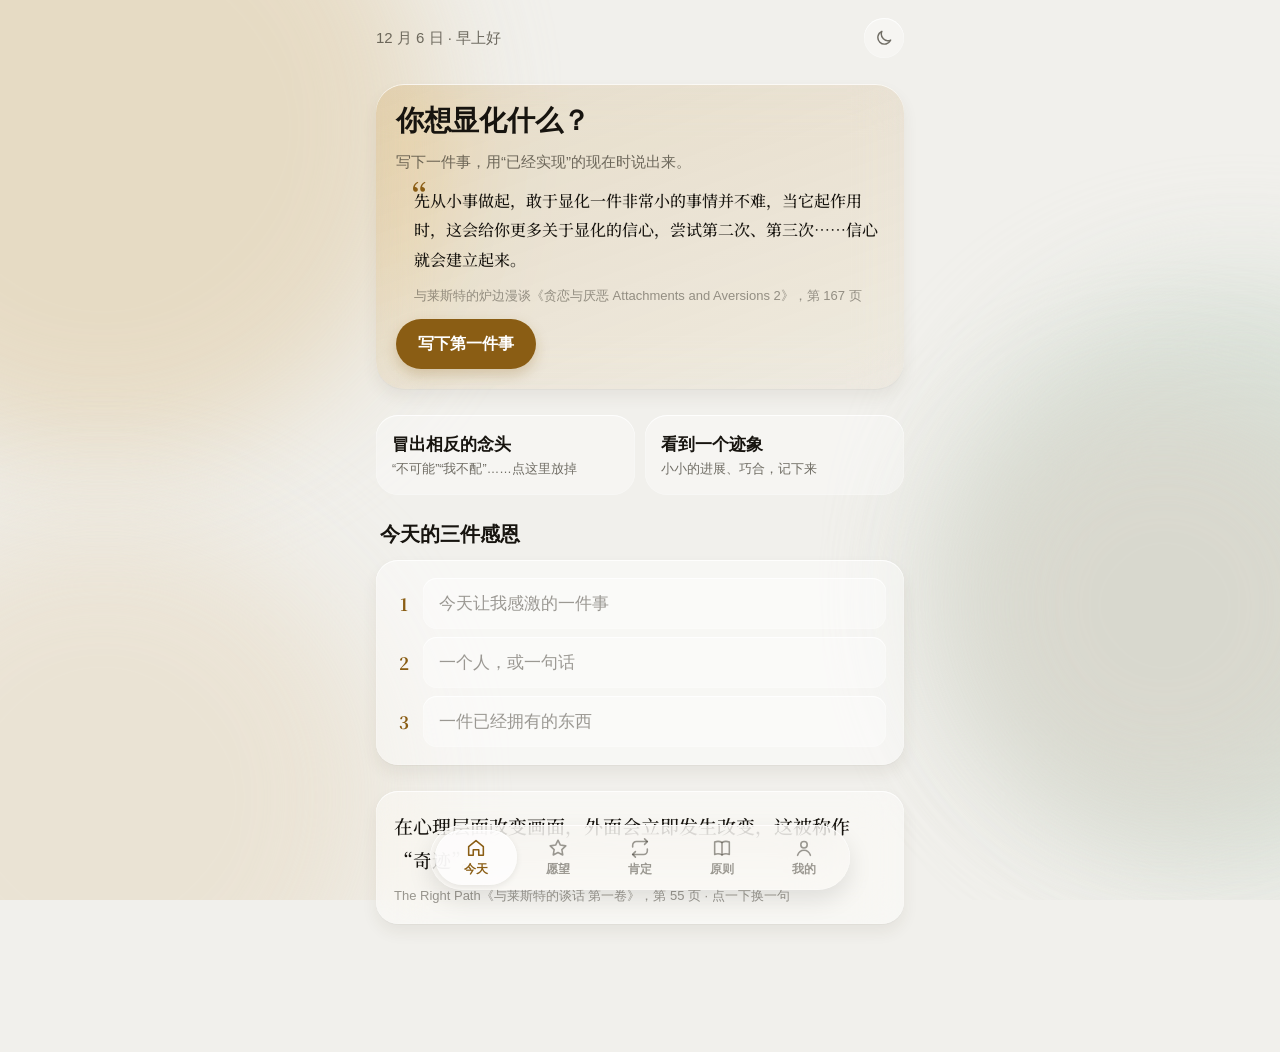
==== manifest-tool/index.html @ c17837d4 "Add standalone manifest tool (manifest-tool/), work in progress Co-Authored-By: Claude Opus 5.5 <nor" ====
<!doctype html>
<html lang="zh-CN">
<head>
<meta charset="utf-8">
<meta name="viewport" content="width=device-width,initial-scale=1,viewport-fit=cover">
<meta name="theme-color" content="#f1f0ec">
<meta name="apple-mobile-web-app-capable" content="yes">
<meta name="apple-mobile-web-app-title" content="显化随身">
<link rel="manifest" href="manifest.json">
<link rel="icon" href="icon.svg" type="image/svg+xml">
<link rel="apple-touch-icon" href="icon.svg">
<style>[hidden]{display:none!important}</style>
</head>
<body>
<title>显化随身</title>
<meta name="claude:viewport-fit-sides" content="cover">
<link rel="stylesheet" href="https://fonts.googleapis.com/css2?family=Noto+Serif+SC:wght@500;700;900&display=swap">
<style>
/* Layout: one phone column of frosted glass over a calm, slowly drifting warm-stone backdrop.
   The amber orb is the one bold visual: tap it to affirm, it carries every step of the practice. */
:root{
  --w0:#f1f0ec; --w1:#e4d6bb; --w2:#d3ddd3; --w3:#e9e0cf; --w4:#d9d6cc;
  --g:rgba(255,255,255,.44); --g-2:rgba(255,255,255,.34); --g-strong:rgba(250,249,246,.66); --edge:rgba(255,255,255,.78); --edge-2:rgba(255,255,255,.35);
  --gshadow:0 1px 1px rgba(0,0,0,.03),0 8px 16px rgba(70,55,25,.07); --blur:blur(24px) saturate(170%);
  --label:#17140f; --label-2:rgba(60,55,45,.72); --label-3:rgba(60,55,45,.5); --fill:rgba(120,110,95,.13); --fill-2:rgba(120,110,95,.08);
  --tint:#8a5d14; --tint-ink:#ffffff; --tint-fill:rgba(160,110,30,.13); --cell-solid:#ffffff;
  --sans:-apple-system,BlinkMacSystemFont,"SF Pro Text","SF Pro Display","PingFang SC","Hiragino Sans GB","Noto Sans SC","Microsoft YaHei",sans-serif;
  --serif:"Noto Serif SC","Songti SC","STSong",serif;
  --spring:cubic-bezier(.32,1.25,.5,1); --ease:cubic-bezier(.22,1,.36,1); color-scheme:light;
}
@media (prefers-color-scheme: dark){:root:not([data-theme="light"]){
  --w0:#070605; --w1:#3a2c14; --w2:#16261d; --w3:#2a2114; --w4:#1a1915;
  --g:rgba(255,255,255,.075); --g-2:rgba(255,255,255,.06); --g-strong:rgba(20,18,15,.66); --edge:rgba(255,255,255,.15); --edge-2:rgba(255,255,255,.06);
  --gshadow:0 1px 1px rgba(0,0,0,.3),0 8px 18px rgba(0,0,0,.35);
  --label:#f6f2ea; --label-2:rgba(240,232,220,.66); --label-3:rgba(240,232,220,.42); --fill:rgba(160,150,135,.2); --fill-2:rgba(160,150,135,.12);
  --tint:#e3b766; --tint-ink:#1c1405; --tint-fill:rgba(227,183,102,.15); --cell-solid:#26231e; color-scheme:dark}}
:root[data-theme="dark"]{
  --w0:#070605; --w1:#3a2c14; --w2:#16261d; --w3:#2a2114; --w4:#1a1915;
  --g:rgba(255,255,255,.075); --g-2:rgba(255,255,255,.06); --g-strong:rgba(20,18,15,.66); --edge:rgba(255,255,255,.15); --edge-2:rgba(255,255,255,.06);
  --gshadow:0 1px 1px rgba(0,0,0,.3),0 8px 18px rgba(0,0,0,.35);
  --label:#f6f2ea; --label-2:rgba(240,232,220,.66); --label-3:rgba(240,232,220,.42); --fill:rgba(160,150,135,.2); --fill-2:rgba(160,150,135,.12);
  --tint:#e3b766; --tint-ink:#1c1405; --tint-fill:rgba(227,183,102,.15); --cell-solid:#26231e; color-scheme:dark}
*{box-sizing:border-box}
html{background:var(--w0)}
body{margin:0;background:transparent;color:var(--label);font-family:var(--sans);font-size:17px;line-height:1.6;-webkit-font-smoothing:antialiased;-webkit-tap-highlight-color:transparent;-webkit-user-select:none;user-select:none}
input,textarea{-webkit-user-select:text;user-select:text}
button{font:inherit;color:inherit;background:none;border:0;padding:0;cursor:pointer;touch-action:manipulation}
:focus-visible{outline:2px solid var(--tint);outline-offset:3px;border-radius:12px}
h1,h2,h3,p{margin:0}
h1{font-size:32px;font-weight:800;line-height:1.2;letter-spacing:-.01em;text-wrap:balance}
h2{font-size:20px;font-weight:700;line-height:1.35;text-wrap:balance}
.serif{font-family:var(--serif)}
.meta{font-size:15px;color:var(--label-2)}
.cap{font-size:13px;color:var(--label-3);line-height:1.55}
.amb{position:fixed;inset:0;z-index:-1;overflow:hidden;pointer-events:none;background:var(--w0)}
.amb i{position:absolute;border-radius:50%;filter:blur(60px);opacity:.8;will-change:transform}
@media (prefers-color-scheme: dark){:root:not([data-theme="light"]) .amb i{opacity:.45}}
:root[data-theme="dark"] .amb i{opacity:.45}
.amb i:nth-child(1){width:52vmax;height:52vmax;left:-18vmax;top:-16vmax;background:var(--w1);animation:d1 40s ease-in-out infinite alternate}
.amb i:nth-child(2){width:46vmax;height:46vmax;right:-20vmax;top:22vmax;background:var(--w2);animation:d2 48s ease-in-out infinite alternate}
.amb i:nth-child(3){width:44vmax;height:44vmax;left:-14vmax;bottom:-14vmax;background:var(--w3);animation:d3 54s ease-in-out infinite alternate}
.amb i:nth-child(4){width:34vmax;height:34vmax;right:-8vmax;bottom:6vmax;background:var(--w4);animation:d1 62s ease-in-out infinite alternate-reverse}
@keyframes d1{to{transform:translate(12vmax,10vmax) scale(1.1)}}@keyframes d2{to{transform:translate(-14vmax,12vmax) scale(.92)}}@keyframes d3{to{transform:translate(10vmax,-12vmax) scale(1.08)}}
main{max-width:560px;margin:0 auto;padding-block:18px 128px;padding-left:max(16px,env(safe-area-inset-left,0px));padding-right:max(16px,env(safe-area-inset-right,0px));display:flex;flex-direction:column;gap:26px}
.row{display:flex;gap:10px;flex-wrap:wrap;align-items:center}
.split{display:flex;justify-content:space-between;align-items:center;gap:12px}
.sect{display:flex;flex-direction:column;gap:12px}
.sect>h2{padding-left:4px}
/* glass surfaces */
.card,.list,.figs div,.meter,.tile,.fx-foot,.seg,.ping,.sheet{background:var(--g);-webkit-backdrop-filter:var(--blur);backdrop-filter:var(--blur);box-shadow:inset 0 1px 0 var(--edge),inset 0 0 0 .5px var(--edge-2),var(--gshadow)}
.card{border-radius:22px;padding:18px}
.focus{background:linear-gradient(160deg,rgba(176,124,40,.16),rgba(176,124,40,.05));border-radius:28px;padding:20px;display:flex;flex-direction:column;gap:12px;-webkit-backdrop-filter:var(--blur);backdrop-filter:var(--blur);box-shadow:inset 0 1px 0 var(--edge),var(--gshadow)}
.focus .stmt{font-family:var(--serif);font-weight:700;font-size:23px;line-height:1.55}
.btn,.chip,.iconbtn,input[type=text],textarea,.qa{background:var(--g-2);box-shadow:inset 0 1px 0 var(--edge),inset 0 0 0 .5px var(--edge-2)}
.btn{display:inline-flex;align-items:center;justify-content:center;gap:8px;min-height:50px;padding:0 22px;border-radius:999px;font-size:16px;font-weight:600}
.btn.solid{background:var(--label);color:var(--w0);box-shadow:0 6px 14px rgba(0,0,0,.14)}
.btn.acc{background:var(--tint);color:var(--tint-ink);box-shadow:0 6px 14px rgba(140,95,20,.25)}
.btn.sm{min-height:36px;padding:0 15px;font-size:14px}
.btn:disabled{opacity:.3}
.iconbtn{width:40px;height:40px;border-radius:50%;display:grid;place-items:center;color:var(--label-2);flex:none}
.iconbtn svg{width:20px;height:20px}
.chips{display:flex;gap:8px;flex-wrap:wrap}
.chip{padding:8px 15px;border-radius:999px;font-size:14.5px;font-weight:600}
.chip.on{background:var(--tint);color:var(--tint-ink);box-shadow:0 4px 10px rgba(0,0,0,.12)}
input[type=text],textarea{width:100%;font:inherit;font-size:17px;color:var(--label);border:0;border-radius:14px;padding:12px 16px}
textarea{min-height:84px;resize:vertical;line-height:1.6}
input::placeholder,textarea::placeholder{color:var(--label-3)}
.field{display:flex;flex-direction:column;gap:6px}
.field label{font-size:13.5px;font-weight:600;color:var(--label-2);padding-left:4px}
.tap{transition:transform .35s var(--spring),opacity .2s,background-color .25s,color .25s}
.tap.down{transform:scale(.96);opacity:.75;transition:transform .1s ease,opacity .1s}
.top{display:flex;justify-content:space-between;align-items:center;gap:10px}
.top .r{display:flex;align-items:center;gap:8px}
.streak{display:inline-flex;align-items:center;gap:5px;font-weight:700;font-size:14px;color:var(--label-2)}
.streak svg{width:16px;height:16px;color:#e07a1f}
.bar{height:6px;border-radius:3px;background:var(--fill);overflow:hidden}
.bar i{display:block;height:100%;border-radius:3px;background:var(--tint);transition:width .8s var(--ease)}
/* orb */
.orbbox{display:flex;flex-direction:column;align-items:center;gap:10px;padding:4px 0}
.orbbtn{width:min(54vw,210px);aspect-ratio:1;position:relative;display:grid;place-items:center;border-radius:50%}
.orb3d{position:absolute;inset:0;display:block}
.orbgl{position:absolute;inset:-6%;width:112%;height:112%;display:block}
.orbfb{position:absolute;inset:0;border-radius:50%;background:radial-gradient(circle at 34% 28%,rgba(255,255,255,.9),rgba(255,255,255,0) 40%),radial-gradient(circle at 50% 62%,#d8a95a,#8a5d14 74%)}
.orbbtn .lbl{position:relative;font-weight:700;font-size:19px;color:#fff;text-shadow:0 1px 3px rgba(60,35,0,.35);text-align:center;line-height:1.35;pointer-events:none}
.orbbtn .lbl small{display:block;font-size:12.5px;font-weight:500;opacity:.95}
.count{font-weight:800;font-size:30px;font-variant-numeric:tabular-nums;letter-spacing:-.01em;display:inline-block}
.qa-row{display:grid;grid-template-columns:repeat(2,minmax(0,1fr));gap:10px}
.qa{border-radius:22px;padding:16px;text-align:left;display:flex;flex-direction:column;gap:3px;min-height:80px;-webkit-backdrop-filter:var(--blur);backdrop-filter:var(--blur)}
.qa b{font-size:16.5px;font-weight:700}
.qa small{font-size:12.5px;color:var(--label-2);line-height:1.5}
.grat{display:flex;flex-direction:column;gap:8px}
.grat .gi{display:flex;gap:10px;align-items:center}
.grat .gi span{font-family:var(--serif);font-weight:700;color:var(--tint);width:1.2em;text-align:center}
.quote{font-family:var(--serif);font-weight:500;font-size:19px;line-height:1.8}
.tile{border-radius:22px;padding:16px 18px;display:flex;flex-direction:column;gap:6px;text-align:left;width:100%}
.tile .st{font-family:var(--serif);font-weight:700;font-size:18px;line-height:1.5}
.badge{font-size:12px;font-weight:700;padding:3px 10px;border-radius:999px;background:var(--tint-fill);color:var(--tint);flex:none}
.badge.ok{background:rgba(52,170,110,.16);color:#2b8a5a}
.list{border-radius:22px;overflow:hidden;padding:4px 0}
.list>*{display:flex;gap:12px;align-items:center;padding:11px 16px;width:100%;text-align:left}
.list .grow{flex:1;min-width:0;display:flex;flex-direction:column;gap:2px}
.list small{font-size:12.5px;color:var(--label-2)}
.time{font-variant-numeric:tabular-nums;font-size:13px;color:var(--label-3);flex:none;width:3.4em}
.figs{display:grid;grid-template-columns:repeat(2,minmax(0,1fr));gap:10px}
.figs div{display:flex;flex-direction:column;border-radius:20px;padding:14px}
.figs b{font-size:26px;font-weight:800;line-height:1.15;font-variant-numeric:tabular-nums}
.figs span{font-size:12.5px;color:var(--label-2)}
.pull{font-family:var(--serif);font-weight:500;font-size:17.5px;line-height:1.85;padding-left:18px;position:relative}
.pull::before{content:"“";position:absolute;left:-2px;top:-6px;font-size:34px;line-height:1;color:var(--tint);font-family:var(--serif)}
.steps{list-style:none;margin:0;padding:0;counter-reset:s;display:flex;flex-direction:column;gap:12px}
.steps li{counter-increment:s;display:grid;grid-template-columns:28px minmax(0,1fr);gap:10px;line-height:1.7;font-size:15.5px}
.steps li::before{content:counter(s);font-weight:800;font-size:18px;color:var(--tint)}
.seg{position:relative;display:grid;grid-auto-flow:column;grid-auto-columns:1fr;padding:2px;border-radius:10px}
.seg .thumb{position:absolute;top:2px;bottom:2px;left:2px;border-radius:8px;background:rgba(255,255,255,.85);box-shadow:inset 0 1px 0 #fff,0 3px 8px rgba(0,0,0,.12);transition:transform .45s var(--spring)}
.seg button{position:relative;z-index:1;padding:7px 4px;font-size:13.5px;font-weight:600;border-radius:8px}
.switch{position:relative;width:51px;height:31px;border-radius:999px;background:var(--fill);flex:none;transition:background .3s}
.switch::after{content:"";position:absolute;top:2px;left:2px;width:27px;height:27px;border-radius:50%;background:#fff;box-shadow:0 2px 6px rgba(0,0,0,.2);transition:transform .4s var(--spring)}
.switch.on{background:#34c759}.switch.on::after{transform:translateX(20px)}
.setrow{display:flex;justify-content:space-between;align-items:center;gap:12px}
@media (prefers-color-scheme: dark){:root:not([data-theme="light"]) .seg .thumb,:root:not([data-theme="light"]) .tabs .pill{background:rgba(255,255,255,.16);box-shadow:inset 0 1px 0 rgba(255,255,255,.18)}}
:root[data-theme="dark"] .seg .thumb,:root[data-theme="dark"] .tabs .pill{background:rgba(255,255,255,.16);box-shadow:inset 0 1px 0 rgba(255,255,255,.18)}
/* tab bar */
.dock{position:fixed;left:0;right:0;bottom:calc(10px + env(safe-area-inset-bottom,0px));z-index:20;display:flex;justify-content:center;padding-left:max(14px,env(safe-area-inset-left,0px));padding-right:max(14px,env(safe-area-inset-right,0px));pointer-events:none}
.tabs{pointer-events:auto;position:relative;display:flex;padding:5px;border-radius:999px;width:100%;max-width:420px;background:var(--g-strong);-webkit-backdrop-filter:blur(28px) saturate(170%);backdrop-filter:blur(28px) saturate(170%);box-shadow:inset 0 1px 0 var(--edge),inset 0 0 0 .5px var(--edge-2),0 10px 24px rgba(0,0,0,.1)}
.tabs .pill{position:absolute;top:5px;bottom:5px;left:5px;border-radius:999px;background:rgba(255,255,255,.72);box-shadow:inset 0 1px 0 #fff,0 2px 6px rgba(0,0,0,.08);transition:transform .45s var(--spring)}
.tabs button{position:relative;z-index:1;flex:1;display:flex;flex-direction:column;align-items:center;gap:1px;padding:7px 2px;border-radius:999px;font-size:11.5px;font-weight:600;color:var(--label-3);transition:color .3s}
.tabs svg{width:22px;height:22px}
.tabs .on{color:var(--tint)}
/* full-screen practice + sheets */
.fx{position:fixed;inset:0;z-index:40;display:flex;flex-direction:column;background:var(--g-strong);-webkit-backdrop-filter:blur(40px) saturate(160%);backdrop-filter:blur(40px) saturate(160%);animation:up .42s var(--ease) both}
.fx.out{animation:downout .28s ease forwards}
@keyframes up{from{transform:translateY(40px);opacity:0}}@keyframes downout{to{transform:translateY(40px);opacity:0}}
.fx-top{display:flex;align-items:center;gap:12px;padding:calc(10px + env(safe-area-inset-top,0px)) max(16px,env(safe-area-inset-right,0px)) 10px max(16px,env(safe-area-inset-left,0px))}
.segs{flex:1;display:grid;grid-auto-flow:column;grid-auto-columns:1fr;gap:5px}
.segs i{height:4px;border-radius:2px;background:var(--fill);transition:background .5s}
.segs i.on{background:var(--tint)}
.fx-body{flex:1;overflow:auto;padding:10px max(16px,env(safe-area-inset-right,0px)) 24px max(16px,env(safe-area-inset-left,0px))}
.fx-in{max-width:560px;margin:0 auto;display:flex;flex-direction:column;gap:18px}
.fx-in.fwd{animation:swapf .38s var(--ease) both}.fx-in.back{animation:swapb .38s var(--ease) both}
@keyframes swapf{from{opacity:0;transform:translateX(26px)}}@keyframes swapb{from{opacity:0;transform:translateX(-26px)}}
.fx-foot{display:flex;gap:10px;justify-content:space-between;align-items:center;border-radius:26px 26px 0 0;padding:12px max(16px,env(safe-area-inset-right,0px)) calc(12px + env(safe-area-inset-bottom,0px)) max(16px,env(safe-area-inset-left,0px))}
.stage{display:flex;flex-direction:column;align-items:center;gap:18px;padding:6px 0}
.ball{width:230px;height:230px;position:relative}
.say-big{font-family:var(--serif);font-weight:500;font-size:21px;line-height:1.8;text-align:center}
.big-stmt{font-family:var(--serif);font-weight:700;font-size:26px;line-height:1.6;text-align:center}
.ring{width:64px;height:64px}
.ring circle{fill:none;stroke-width:5;stroke-linecap:round}
.note{border-radius:20px;padding:14px 16px;background:linear-gradient(160deg,rgba(176,124,40,.14),rgba(176,124,40,.05));font-size:14.5px;line-height:1.7;box-shadow:inset 0 1px 0 var(--edge)}
.scrim{position:fixed;inset:0;z-index:50;background:rgba(0,0,0,.22);animation:fade .25s both}
@keyframes fade{from{opacity:0}}
.sheet{position:fixed;left:0;right:0;bottom:0;z-index:51;max-height:88vh;overflow:auto;border-radius:26px 26px 0 0;background:var(--g-strong);-webkit-backdrop-filter:blur(40px) saturate(160%);backdrop-filter:blur(40px) saturate(160%);
  padding:10px max(18px,env(safe-area-inset-right,0px)) calc(18px + env(safe-area-inset-bottom,0px)) max(18px,env(safe-area-inset-left,0px));display:flex;flex-direction:column;gap:14px;animation:up .42s var(--spring) both}
.sheet.out{animation:downout .25s ease forwards}
.sheet .grab{width:38px;height:5px;border-radius:3px;background:var(--fill);align-self:center;margin-bottom:4px}
@media (min-width:640px){.sheet{left:50%;right:auto;width:560px;margin-left:-280px;bottom:20px;border-radius:26px}}
.hapt{position:absolute;width:1px;height:1px;opacity:0;pointer-events:none;overflow:hidden}
/* motion */
.wave{position:fixed;border-radius:50%;pointer-events:none;z-index:45;box-shadow:inset 0 0 0 2px #d8a95a;transform:translate(-50%,-50%) scale(.7);opacity:.9;animation:ripple 1.4s var(--ease) forwards}
@keyframes ripple{to{transform:translate(-50%,-50%) scale(2.1);opacity:0}}
.mote{position:fixed;border-radius:50%;background:#e2b56a;pointer-events:none;z-index:45;animation:mote var(--d,1.6s) cubic-bezier(.2,.7,.3,1) forwards}
@keyframes mote{from{transform:translate(-50%,-50%);opacity:.9}to{transform:translate(calc(-50% + var(--x)),calc(-50% - var(--y))) scale(.3);opacity:0}}
.plus{position:fixed;z-index:45;font-weight:800;font-size:18px;color:var(--tint);pointer-events:none;animation:plus .9s var(--ease) forwards}
@keyframes plus{from{transform:translate(-50%,0);opacity:1}to{transform:translate(-50%,-38px);opacity:0}}
.bump{animation:bump .45s var(--spring)}@keyframes bump{40%{transform:scale(1.3)}}
.fadeswap{animation:fadeswap .5s ease}@keyframes fadeswap{from{opacity:0;transform:translateY(6px)}}
main.tabin>*{animation:tabin .45s var(--ease) both}main.tabin>*:nth-child(2){animation-delay:.04s}main.tabin>*:nth-child(3){animation-delay:.08s}main.tabin>*:nth-child(n+4){animation-delay:.12s}
@keyframes tabin{from{opacity:0;transform:translateY(12px)}}
@media (prefers-reduced-motion:reduce){*{animation:none!important;transition:none!important}}
</style>

<div class="amb" aria-hidden="true"><i></i><i></i><i></i><i></i></div>
<main id="main"></main>
<div class="dock"><nav class="tabs" id="tabs" aria-label="主导航"></nav></div>
<div id="layer"></div>

<script>
(function(){
const QUOTES=[{"q":"现在，如果你无法拥有绝对的信念，你要做的就是在心智中坚持你想要的，然后带着它已经完成了的感觉放手。","c":"与莱斯特的炉边漫谈","t":"贪恋与厌恶 Attachments and Aversions 1","p":165,"tag":"hold"},{"q":"因为“它已经完成了”的态度是对其已经实现的这一事实的接纳。","c":"与莱斯特的炉边漫谈","t":"贪恋与厌恶 Attachments and Aversions 1","p":165,"tag":"done"},{"q":"我们必须把我们想要的东西放到现在，我们必须采取它现在就在这里的态度，然后放下它。","c":"与莱斯特的炉边漫谈","t":"贪恋与厌恶 Attachments and Aversions 1","p":165,"tag":"now"},{"q":"因为当我们在心理上把事物放在未来时，它就会永远停留在未来。","c":"与莱斯特的炉边漫谈","t":"贪恋与厌恶 Attachments and Aversions 1","p":165,"tag":"now"},{"q":"你想要的任何事物，你必须接受它已经是你的，否则它就一直在你前面、离你一步之遥。","c":"与莱斯特的炉边漫谈","t":"贪恋与厌恶 Attachments and Aversions 1","p":165,"tag":"done"},{"q":"现在阻碍我们得到我们想要的东西的，是相反的潜意识念头。","c":"与莱斯特的炉边漫谈","t":"贪恋与厌恶 Attachments and Aversions 1","p":165,"tag":"opp"},{"q":"所以如果你有意识地开始进行显化，如果你成功过一次，你就会更加坚信自己可以做到，如果你成功了两次，信念变得越来越强，直到有一天你拥有了绝对信念。","c":"与莱斯特的炉边漫谈","t":"贪恋与厌恶 Attachments and Aversions 1","p":165,"tag":"faith"},{"q":"事情显化的速度取决于你是否会得到它的信念，信念也是一个想法。","c":"与莱斯特的炉边漫谈","t":"贪恋与厌恶 Attachments and Aversions 1","p":165,"tag":"faith"},{"q":"我想象着那辆凯迪拉克，我看到我坐在里面，我能感觉到车里的感觉，当我驾驶它时，它是我的，我释放它，好像它已经实现了。","c":"与莱斯特的炉边漫谈","t":"贪恋与厌恶 Attachments and Aversions 2","p":167,"tag":"see"},{"q":"“觉得它已经实现了”是显化过程中很重要的一环。","c":"与莱斯特的炉边漫谈","t":"贪恋与厌恶 Attachments and Aversions 2","p":167,"tag":"done"},{"q":"先从小事做起，敢于显化一件非常小的事情并不难，当它起作用时，这会给你更多关于显化的信心，尝试第二次、第三次……信心就会建立起来。","c":"与莱斯特的炉边漫谈","t":"贪恋与厌恶 Attachments and Aversions 2","p":167,"tag":"small"},{"q":"显化并不在无限中，那是在梦境中。","c":"与莱斯特的炉边漫谈","t":"贪恋与厌恶 Attachments and Aversions 2","p":167,"tag":"note"},{"q":"当你变得无欲的时候，你能拥有任何一件你想要的事情，仅仅是通过一个念头。","c":"The Right Path","t":"开篇","p":45,"tag":"want"},{"q":"仅仅只是把你的想法放到我们安静的心智里，它就会显化，即便不是马上显化，也会很快。","c":"莱斯特·利文森的私教课","t":"释放对自由的抗拒 Part 2","p":96,"tag":"see"},{"q":"从现在开始，任何你想要的东西，都通过释放来得到它。","c":"The Way","t":"Lesson 1","p":1,"tag":"want"},{"q":"要发现幸福在哪里，它不在事物之中，它在于放下“没有它”的痛苦。","c":"The Right Path","t":"与莱斯特的谈话 第二卷","p":62,"tag":"want"},{"q":"你有任何时候毫不费力地得到事物吗？完全没有努力，仅仅是掉到你膝盖上。","c":"The Way","t":"Lesson 4","p":18,"tag":"faith"},{"q":"在心理层面改变画面，外面会立即发生改变，这被称作“奇迹”。","c":"The Right Path","t":"与莱斯特的谈话 第一卷","p":55,"tag":"see"}];
const $=s=>document.querySelector(s),$$=s=>document.querySelectorAll(s);
const esc=s=>String(s==null?'':s).replace(/[&<>"]/g,c=>({'&':'&amp;','<':'&lt;','>':'&gt;','"':'&quot;'}[c]));
const store={get(k,d){try{const v=localStorage.getItem('mfs:'+k);return v?JSON.parse(v):d}catch(e){return d}},set(k,v){try{localStorage.setItem('mfs:'+k,JSON.stringify(v))}catch(e){}}};
const ymd=d=>d.getFullYear()+'-'+String(d.getMonth()+1).padStart(2,'0')+'-'+String(d.getDate()).padStart(2,'0');
const today=()=>ymd(new Date());const hm=d=>String(d.getHours()).padStart(2,'0')+':'+String(d.getMinutes()).padStart(2,'0');
const uid=()=>'i'+Date.now().toString(36)+Math.random().toString(36).slice(2,5);
const Qs=tag=>QUOTES.filter(q=>q.tag===tag);const qsrc=q=>`${esc(q.c)}《${esc(q.t)}》，第 ${q.p} 页`;
const qline=(q,big)=>q?`<p class="pull" ${big?'':'style="font-size:16px"'}>${esc(q.q)}</p><p class="cap" style="padding-left:18px">${qsrc(q)}</p>`:'';

/* ---------- content ---------- */
// 相反的念头：莱斯特说阻碍显化的是“相反的潜意识念头”。底下多半是想要认同、控制或安全。
const OPP=[{t:'不可能',w:'想要安全'},{t:'我不配',w:'想要被认同'},{t:'太难了，要很努力',w:'想要控制'},{t:'万一不行怎么办',w:'想要安全'},{t:'怎么还没来',w:'想要控制'},{t:'别人可以，我不行',w:'想要被认同'},{t:'我得想办法让它发生',w:'想要控制'},{t:'等有了它我才会快乐',w:'想要安全'}];
const ICON={
  sun:'<circle cx="12" cy="12" r="4"/><path d="M12 2v2M12 20v2M4.9 4.9l1.4 1.4M17.7 17.7l1.4 1.4M2 12h2M20 12h2M4.9 19.1l1.4-1.4M17.7 6.3l1.4-1.4"/>',
  moon:'<path d="M20 14.5A8 8 0 0 1 9.5 4a8 8 0 1 0 10.5 10.5z"/>',
  home:'<path d="M4 10.5 12 4l8 6.5V20h-5v-6H9v6H4z"/>',
  star:'<path d="M12 3.5l2.6 5.3 5.9.9-4.3 4.1 1 5.8L12 16.9l-5.2 2.7 1-5.8-4.3-4.1 5.9-.9z"/>',
  repeat:'<path d="M17 2l3 3-3 3"/><path d="M4 11V9a4 4 0 0 1 4-4h12"/><path d="M7 22l-3-3 3-3"/><path d="M20 13v2a4 4 0 0 1-4 4H4"/>',
  book:'<path d="M4 5.5C6.5 4.5 9.5 4.5 12 6c2.5-1.5 5.5-1.5 8-.5V19c-2.5-1-5.5-1-8 .5-2.5-1.5-5.5-1.5-8-.5z"/><path d="M12 6v13.5"/>',
  me:'<circle cx="12" cy="8.5" r="3.5"/><path d="M5 20c1.2-3.6 4-5.5 7-5.5s5.8 1.9 7 5.5"/>',
  close:'<path d="M6 6l12 12M18 6 6 18"/>',plus:'<path d="M12 5v14M5 12h14"/>',
  flame:'<path d="M12 21c-3.9 0-6.5-2.6-6.5-6.1 0-3.2 2.3-5 3.6-7.4.4 1.7 1.3 2.7 2.4 3.2C11.3 7.6 12.6 4.6 15 3c-.2 3 2.2 4.8 3.2 7 .9 1.9 1.3 3.2 1.3 4.8C19.5 18.4 16 21 12 21z"/>'};
const icon=(k,f)=>`<svg viewBox="0 0 24 24" fill="${f?'currentColor':'none'}" stroke="currentColor" stroke-width="1.7" stroke-linejoin="round" stroke-linecap="round" aria-hidden="true">${ICON[k]}</svg>`;

/* ---------- state ---------- */
let CFG=Object.assign({theme:'auto',haptic:true,target:50,beat:3},store.get('cfg',{}));
let INT=store.get('int',[]);      // intentions
let FOC=store.get('foc',null);     // focused intention id
let SES=store.get('ses',[]);       // practice sessions
let AFF=store.get('aff',{});       // {date:{id:n}}
let GRA=store.get('gra',{});       // {date:[a,b,c]}
let EVI=store.get('evi',[]);       // signs / evidence
let OPL=store.get('opl',[]);       // opposite thoughts released
let ACT=store.get('act',{});
const save=()=>{['cfg','int','foc','ses','aff','gra','evi','opl','act'].forEach((k,i)=>store.set(k,[CFG,INT,FOC,SES,AFF,GRA,EVI,OPL,ACT][i]))};
const touch=()=>{ACT[today()]=1};
function streak(){let n=0;const d=new Date();if(!ACT[ymd(d)])d.setDate(d.getDate()-1);while(ACT[ymd(d)]){n++;d.setDate(d.getDate()-1)}return n}
const focus=()=>INT.find(i=>i.id===FOC&&i.status!=='done')||INT.find(i=>i.status!=='done')||null;
const affToday=id=>((AFF[today()]||{})[id])||0;
const affAll=id=>Object.values(AFF).reduce((a,d)=>a+(d[id]||0),0);
const daysOf=i=>Math.max(1,Math.floor((Date.now()-new Date(i.created).getTime())/864e5)+1);

/* ---------- haptics, press, theme ---------- */
const IOS=/iP(hone|ad|od)/.test(navigator.userAgent)||(navigator.platform==='MacIntel'&&navigator.maxTouchPoints>1);
let HAPT=null;const HP={tick:8,tap:14,affirm:10,release:[18,40,10],success:[12,60,24]};
function hap(k){if(!CFG.haptic)return;try{if(navigator.vibrate&&!IOS){navigator.vibrate(HP[k]||8);return}}catch(e){}
  if(IOS){try{if(!HAPT){HAPT=document.createElement('label');HAPT.className='hapt';HAPT.setAttribute('aria-hidden','true');HAPT.innerHTML='<input type="checkbox" switch tabindex="-1">';document.body.appendChild(HAPT)}HAPT.click();if(k==='success'||k==='release')setTimeout(()=>HAPT.click(),90)}catch(e){}}}
document.addEventListener('pointerdown',e=>{const t=e.target.closest('button,.qa,.tile');if(!t||t.disabled)return;t.classList.add('tap','down');
  const up=()=>{t.classList.remove('down');removeEventListener('pointerup',up);removeEventListener('pointercancel',up)};addEventListener('pointerup',up);addEventListener('pointercancel',up)},{passive:true});
document.addEventListener('click',e=>{const t=e.target.closest('button');if(t&&!t.disabled&&!t.dataset.h)hap('tick')},true);
const isDark=()=>CFG.theme==='dark'||(CFG.theme==='auto'&&matchMedia('(prefers-color-scheme: dark)').matches);
function applyTheme(){const r=document.documentElement;if(CFG.theme==='auto')r.removeAttribute('data-theme');else r.setAttribute('data-theme',CFG.theme)}
applyTheme();matchMedia('(prefers-color-scheme: dark)').addEventListener('change',()=>{applyTheme();render()});
let AC=null;function chime(f){try{AC=AC||new (window.AudioContext||window.webkitAudioContext)();const o=AC.createOscillator(),g=AC.createGain();o.type='sine';o.frequency.value=f||528;
  g.gain.setValueAtTime(.0001,AC.currentTime);g.gain.exponentialRampToValueAtTime(.04,AC.currentTime+.04);g.gain.exponentialRampToValueAtTime(.0001,AC.currentTime+1.2);o.connect(g).connect(AC.destination);o.start();o.stop(AC.currentTime+1.3)}catch(e){}}

/* ---------- motion helpers ---------- */
const CALM=matchMedia('(prefers-reduced-motion: reduce)').matches;
function center(el){const r=el.getBoundingClientRect();return [r.left+r.width/2,r.top+r.height/2,r.width,r.height]}
function wave(el,n,sc){if(CALM||!el)return;const [x,y,w]=center(el);for(let i=0;i<(n||1);i++){const s=document.createElement('span');s.className='wave';s.style.cssText=`left:${x}px;top:${y}px;width:${w*(sc||1)}px;height:${w*(sc||1)}px;animation-delay:${i*.18}s`;document.body.appendChild(s);s.addEventListener('animationend',()=>s.remove())}}
function motes(el,n){if(CALM||!el)return;const [x,y,w,h]=center(el);for(let i=0;i<(n||8);i++){const s=document.createElement('span');s.className='mote';s.style.cssText=`left:${x+(Math.random()-.5)*w*.9}px;top:${y+(Math.random()-.3)*h*.4}px;--x:${(Math.random()-.5)*60}px;--y:${90+Math.random()*120}px;--d:${1.2+Math.random()*1.2}s;width:${4+Math.random()*5}px;height:${4+Math.random()*5}px`;document.body.appendChild(s);s.addEventListener('animationend',()=>s.remove())}}
function plus(el,t){if(CALM||!el)return;const r=el.getBoundingClientRect(),s=document.createElement('span');s.className='plus';s.textContent=t||'+1';s.style.cssText=`left:${r.left+r.width/2}px;top:${r.top+10}px`;document.body.appendChild(s);s.addEventListener('animationend',()=>s.remove())}
function bump(el){if(!el)return;el.classList.remove('bump');void el.offsetWidth;el.classList.add('bump')}

/* ---------- 3D orb (WebGL, spring physics) ---------- */
const ORB_VS='attribute vec2 a;varying vec2 v;void main(){v=a;gl_Position=vec4(a,0.,1.);}';
const ORB_FS=`precision mediump float;varying vec2 v;uniform float t,s,q,e,dk,al,aa;uniform vec2 L;
float h(vec2 p){return fract(sin(dot(p,vec2(127.1,311.7)))*43758.5453);}
float n(vec2 p){vec2 i=floor(p),f=fract(p);f=f*f*(3.-2.*f);return mix(mix(h(i),h(i+vec2(1.,0.)),f.x),mix(h(i+vec2(0.,1.)),h(i+1.),f.x),f.y);}
float fbm(vec2 p){float a=.5,r=0.;for(int i=0;i<4;i++){r+=a*n(p);p*=2.03;a*=.5;}return r;}
void main(){vec2 p=v/(s*.9);p.x/=1.+q;p.y/=1.-q*.9;float r=length(p);float A=1.-smoothstep(1.-aa,1.,r);if(A<=0.)discard;
  float z=sqrt(max(0.,1.-r*r));vec3 N=normalize(vec3(p,z));vec2 fp=p*1.5+vec2(t*.04,-t*.05);float f=fbm(fp+fbm(fp*1.3+t*(.03+e*.25))*1.6+e*.6);
  N=normalize(N+vec3((f-.5)*.22*(.5+e),(fbm(fp.yx+3.1)-.5)*.22*(.5+e),0.));
  vec3 deep=mix(vec3(.42,.27,.08),vec3(.50,.33,.10),dk),mid=mix(vec3(.80,.60,.30),vec3(.86,.66,.34),dk),lite=mix(vec3(.99,.93,.80),vec3(.98,.90,.74),dk);
  float g=clamp(p.y*.55+.5+(f-.5)*.7,0.,1.);vec3 base=mix(deep,mid,smoothstep(0.,.55,g));base=mix(base,lite,smoothstep(.55,1.,g)*.75);
  vec3 Ld=normalize(vec3(L,1.1));float dif=.62+.38*max(dot(N,Ld),0.);vec3 H=normalize(Ld+vec3(0.,0.,1.));
  float sp=pow(max(dot(N,H),0.),70.)*.55+pow(max(dot(N,H),0.),9.)*.12;float fr=pow(1.-z,2.6);
  vec3 col=base*dif+vec3(1.)*sp+vec3(1.,.95,.82)*fr*.5;col+=vec3(1.,.9,.7)*pow(clamp(-p.y*.9+.1,0.,1.),3.)*.18*(1.-z*.4);col+=vec3(1.)*smoothstep(.985,1.,r)*.25;
  gl_FragColor=vec4(col*A*al,A*al);}`;
const ORBS=new Set();let orbRAF=0,orbLast=0;
function makeOrb(host){const fb=()=>{const sp=document.createElement('span');sp.className='orbfb';host.appendChild(sp);return null};
  const cv=document.createElement('canvas');cv.className='orbgl';host.appendChild(cv);const gl=cv.getContext('webgl',{premultipliedAlpha:true,alpha:true,antialias:true});if(!gl){cv.remove();return fb()}
  const sh=(t,src)=>{const o=gl.createShader(t);gl.shaderSource(o,src);gl.compileShader(o);return o};const pr=gl.createProgram();gl.attachShader(pr,sh(gl.VERTEX_SHADER,ORB_VS));gl.attachShader(pr,sh(gl.FRAGMENT_SHADER,ORB_FS));gl.linkProgram(pr);
  if(!gl.getProgramParameter(pr,gl.LINK_STATUS)){cv.remove();return fb()}
  gl.useProgram(pr);gl.bindBuffer(gl.ARRAY_BUFFER,gl.createBuffer());gl.bufferData(gl.ARRAY_BUFFER,new Float32Array([-1,-1,1,-1,-1,1,1,1]),gl.STATIC_DRAW);
  const loc=gl.getAttribLocation(pr,'a');gl.enableVertexAttribArray(loc);gl.vertexAttribPointer(loc,2,gl.FLOAT,false,0,0);gl.enable(gl.BLEND);gl.blendFunc(gl.ONE,gl.ONE_MINUS_SRC_ALPHA);
  const U={};['t','s','q','e','dk','al','aa','L'].forEach(k=>U[k]=gl.getUniformLocation(pr,k));
  const sc=+(host.dataset.scale||1);
  const o={host,cv,gl,U,s:sc*.85,vs:0,target:sc,q:0,vq:0,e:0,al:0,alT:1,lx:-.7,ly:.85,lxT:-.7,lyT:.85,born:performance.now()/1000,
    setTarget(x,a){o.target=x;if(a!=null)o.alT=a},pulse(k){if(CALM)return;o.vq+=(k||1)*2.4;o.e=Math.min(1.4,o.e+(k||1))},press(){if(CALM)return;o.vq-=.9;o.vs-=.35}};
  o.rs=()=>{const d=Math.min(2,devicePixelRatio||1),w=Math.max(1,Math.round(cv.clientWidth*d)),h=Math.max(1,Math.round(cv.clientHeight*d));if(cv.width!==w||cv.height!==h){cv.width=w;cv.height=h}};
  const mv=e=>{const r=cv.getBoundingClientRect();o.lxT=((e.clientX-r.left)/r.width-.5)*1.6;o.lyT=-((e.clientY-r.top)/r.height-.5)*1.6};
  host.addEventListener('pointermove',mv,{passive:true});host.addEventListener('pointerdown',e=>{mv(e);o.press()},{passive:true});host.addEventListener('pointerleave',()=>{o.lxT=-.7;o.lyT=.85},{passive:true});
  host._orb=o;ORBS.add(o);if(!orbRAF)orbRAF=requestAnimationFrame(orbTick);return o}
function orbTick(now){now/=1000;const dt=Math.min(.05,orbLast?now-orbLast:.016);orbLast=now;const dk=isDark()?1:0;
  for(const o of ORBS){if(!o.cv.isConnected){ORBS.delete(o);try{o.gl.getExtension('WEBGL_lose_context')?.loseContext()}catch(e){}continue}
    const t=now-o.born,br=CALM?1:1+.022*Math.sin(t*.9);o.vs+=(70*(o.target*br-o.s)-11*o.vs)*dt;o.s+=o.vs*dt;o.vq+=(-210*o.q-8*o.vq)*dt;o.q+=o.vq*dt;o.q=Math.max(-.25,Math.min(.25,o.q));
    o.e*=Math.exp(-dt*1.3);o.al+=(o.alT-o.al)*Math.min(1,dt*4);o.lx+=(o.lxT-o.lx)*Math.min(1,dt*5);o.ly+=(o.lyT-o.ly)*Math.min(1,dt*5);
    o.rs();const g=o.gl,U=o.U;g.viewport(0,0,o.cv.width,o.cv.height);g.clearColor(0,0,0,0);g.clear(g.COLOR_BUFFER_BIT);
    g.uniform1f(U.t,CALM?0:t);g.uniform1f(U.s,o.s);g.uniform1f(U.q,o.q);g.uniform1f(U.e,o.e);g.uniform1f(U.dk,dk);g.uniform1f(U.al,o.al);g.uniform1f(U.aa,3/Math.max(40,o.cv.width*o.s*.9));g.uniform2f(U.L,o.lx,o.ly);g.drawArrays(g.TRIANGLE_STRIP,0,4)}
  orbRAF=ORBS.size?requestAnimationFrame(orbTick):0;if(!orbRAF)orbLast=0}
function mountOrbs(root){(root||document).querySelectorAll('.orb3d:not(.on)').forEach(h=>{h.classList.add('on');makeOrb(h)})}
const orbIn=sel=>{const h=$(sel);return h&&(h._orb||(h.querySelector('.orb3d')||{})._orb)};

/* ---------- actions ---------- */
function affirm(id,el){const d=AFF[today()]||(AFF[today()]={});d[id]=(d[id]||0)+1;touch();save();hap('affirm');const o=orbIn('#orb');if(o)o.pulse(.45);plus(el||$('#orb'));
  const c=$('#acount');if(c){c.textContent=d[id];bump(c)}const b=$('#abar');if(b)b.style.width=Math.min(100,d[id]/CFG.target*100)+'%';
  if(d[id]===CFG.target){chime(660);hap('success');wave($('#orb'),2,1)}}

/* ---------- views ---------- */
let TAB='home';const TABS=[['home','今天','home'],['wish','愿望','star'],['aff','肯定','repeat'],['way','原则','book'],['me','我的','me']];
const V={};
V.home=()=>{const n=new Date(),f=focus(),st=streak(),g=GRA[today()]||['','',''],hr=n.getHours(),hi=hr<11?'早上好':hr<14?'中午好':hr<18?'下午好':'晚上好';
  const q=QUOTES.length?QUOTES[(n.getDate()*5+hr)%QUOTES.length]:null;const done=SES.some(s=>s.date===today()&&f&&s.iid===f.id);
  return `<div class="top"><span class="meta">${n.getMonth()+1} 月 ${n.getDate()} 日 · ${hi}</span><span class="r"><span class="streak">${st?icon('flame',1)+'连续 '+st+' 天':''}</span><button class="iconbtn" id="themeq" aria-label="切换夜间模式">${icon(isDark()?'sun':'moon')}</button></span></div>
  ${f?`<section class="focus"><div class="split"><span class="cap" style="font-weight:600">${esc(f.title)} · 第 ${daysOf(f)} 天</span>${INT.filter(i=>i.status!=='done').length>1?`<button class="btn sm" id="switch">换一个</button>`:''}</div>
    <p class="stmt">${esc(f.statement)}</p>
    <div class="row"><button class="btn ${done?'':'acc'}" id="practice">${done?'今天已练习 · 再来一次':'开始今天的显化 · 3 分钟'}</button></div></section>
    <div class="orbbox"><button class="orbbtn" id="orb" data-h="1" aria-label="肯定一次"><span class="orb3d" data-scale=".9"></span><span class="lbl">点一下<small>默念一次，肯定一次</small></span></button>
      <div class="row" style="justify-content:center;gap:8px"><span class="count" id="acount">${affToday(f.id)}</span><span class="meta">/ ${CFG.target} 次今天</span></div>
      <div class="bar" style="width:min(60vw,240px)"><i id="abar" style="width:${Math.min(100,affToday(f.id)/CFG.target*100)}%"></i></div></div>`
  :`<section class="focus"><h1 style="font-size:28px">你想显化什么？</h1><p class="meta">写下一件事，用“已经实现”的现在时说出来。</p>${qline(Qs('small')[0])}<div class="row"><button class="btn acc" id="new">写下第一件事</button></div></section>`}
  <section class="qa-row"><button class="qa" id="oppq"><b>冒出相反的念头</b><small>“不可能”“我不配”……点这里放掉</small></button><button class="qa" id="eviq"><b>看到一个迹象</b><small>小小的进展、巧合，记下来</small></button></section>
  <section class="sect"><h2>今天的三件感恩</h2><div class="card grat">${[0,1,2].map(i=>`<div class="gi"><span>${i+1}</span><input type="text" data-g="${i}" value="${esc(g[i]||'')}" placeholder="${['今天让我感激的一件事','一个人，或一句话','一件已经拥有的东西'][i]}" aria-label="感恩 ${i+1}"></div>`).join('')}</div></section>
  ${q?`<button class="card" id="nextq" style="text-align:left;display:flex;flex-direction:column;gap:8px"><p class="quote">${esc(q.q)}</p><span class="cap">${qsrc(q)} · 点一下换一句</span></button>`:''}`};

V.wish=()=>{const act=INT.filter(i=>i.status!=='done'),dn=INT.filter(i=>i.status==='done');
  return `<div class="split"><h1>愿望</h1><button class="iconbtn" id="new" aria-label="写一个新愿望">${icon('plus')}</button></div>
  <p class="meta">莱斯特的建议：先从小事做起。每实现一件，信念就更强一点。</p>
  ${act.length?`<section class="sect">${act.map(i=>`<button class="tile" data-open="${i.id}"><span class="split"><span class="cap" style="font-weight:600">${esc(i.title)}${i.small?' · 小事':''}</span>${i.id===(focus()||{}).id?'<span class="badge">今天的焦点</span>':''}</span><span class="st">${esc(i.statement)}</span><span class="cap">第 ${daysOf(i)} 天 · 肯定 ${affAll(i.id)} 次 · 迹象 ${EVI.filter(e=>e.iid===i.id).length} 个</span></button>`).join('')}</section>`:'<div class="card"><p class="meta">还没有愿望。点右上角的 + 写下第一件。</p></div>'}
  ${dn.length?`<section class="sect"><h2>已经显化</h2>${dn.map(i=>`<button class="tile" data-open="${i.id}"><span class="split"><span class="cap" style="font-weight:600">${esc(i.title)}</span><span class="badge ok">${i.doneAt}</span></span><span class="st">${esc(i.statement)}</span>${i.story?`<span class="cap">${esc(i.story)}</span>`:''}</button>`).join('')}</section>`:''}`};

let BEAT=null;
V.aff=()=>{const f=focus();if(!f)return `<h1>肯定</h1><div class="card"><p class="meta">先写下一个愿望，再来这里重复它。</p><div class="row" style="margin-top:10px"><button class="btn acc" id="new">写下愿望</button></div></div>`;
  return `<h1>肯定</h1><p class="meta">一遍一遍、平平淡淡地默念同一句话，不用带情绪，也不用相信它。重复本身就在让它成为你的状态。</p>
  <section class="focus"><span class="cap" style="font-weight:600">${esc(f.title)}</span><p class="stmt" id="astmt">${esc(f.statement)}</p></section>
  <div class="orbbox"><button class="orbbtn" id="orb" data-h="1" aria-label="肯定一次"><span class="orb3d" data-scale=".95"></span><span class="lbl">${BEAT?'跟着节拍默念':'点一下'}<small>${BEAT?'每 '+CFG.beat+' 秒一次':'默念一次'}</small></span></button>
    <div class="row" style="justify-content:center;gap:8px"><span class="count" id="acount">${affToday(f.id)}</span><span class="meta">/ ${CFG.target} 次今天 · 累计 ${affAll(f.id)}</span></div>
    <div class="bar" style="width:min(60vw,240px)"><i id="abar" style="width:${Math.min(100,affToday(f.id)/CFG.target*100)}%"></i></div></div>
  <div class="card" style="display:flex;flex-direction:column;gap:12px"><div class="setrow"><span><span style="font-weight:600">跟着节拍默念</span><br><span class="cap">打开后自动计数，你只要跟着轻响和轻震默念。</span></span><button class="switch ${BEAT?'on':''}" id="beat" role="switch" aria-checked="${!!BEAT}" aria-label="跟着节拍默念"></button></div>
    ${seg('beat',[[2,'2 秒'],[3,'3 秒'],[5,'5 秒'],[8,'8 秒']])}</div>
  <p class="cap" style="padding:0 4px">这种平淡、机械地重复肯定句的做法，来自 Sammy 常讲的思路：重复和坚持比技巧重要。</p>`};

V.way=()=>`<h1>原则</h1><p class="meta">这个工具把三个来源放在一起：莱斯特在书里讲的显化，《秘密》的要点，和 Sammy 常讲的思路。莱斯特部分是原话，另外两部分是我用自己的话做的概括。</p>
  <section class="sect"><h2>每天的练习怎么走</h2><div class="card"><ol class="steps">
    <li><span><b>放下“想要”。</b>想要的感觉其实是“还没有”。先把它放掉，否则它会一直把愿望推到未来。</span></li>
    <li><span><b>看见它。</b>像莱斯特想象那辆凯迪拉克一样：看见自己已经在里面，感受它，和它融为一体。</span></li>
    <li><span><b>它已经完成了。</b>用现在时说出来，接受它已经是你的，并为此感恩。</span></li>
    <li><span><b>放掉相反的念头。</b>“不可能”“我不配”这些念头，就是阻碍显化的东西。看见它，放掉它。</span></li>
    <li><span><b>带着完成的感觉放手。</b>然后去过你的一天。觉察到相反的念头就放掉，看到迹象就记下，平时默念肯定句。</span></li></ol></div></section>
  <section class="sect"><h2>莱斯特：创造你想要的</h2><div class="card" style="display:flex;flex-direction:column;gap:14px">${['hold','now','done','see','opp','small','faith'].map(t=>qline(Qs(t)[0],1)).join('')}</div></section>
  <section class="sect"><h2>《秘密》的要点</h2><div class="card"><ol class="steps">
    <li><span><b>请求。</b>清楚地知道你要什么，把它说出来。</span></li><li><span><b>相信。</b>表现得好像它已经是你的，不去怀疑。</span></li>
    <li><span><b>接收。</b>现在就去感受拥有它时的好感觉。</span></li><li><span><b>感恩。</b>每天为已经拥有的和将要来的东西感恩。</span></li><li><span><b>想象。</b>经常在心里看见它已经实现的画面。</span></li></ol></div></section>
  <section class="sect"><h2>Sammy 常讲的思路</h2><div class="card"><ol class="steps">
    <li><span><b>先在内在发生。</b>一切先是内在的体验，然后才是外在的体验。</span></li><li><span><b>选择状态。</b>你想要的那个现实，是一个可以选择、可以住进去的状态。</span></li>
    <li><span><b>坚持重复。</b>平淡、机械地重复肯定句，让自己一直停在想要的那个版本里。重复和一致比技巧重要。</span></li>
    <li><span><b>不去确认不想要的。</b>外面暂时还没变时，不去认同它，只承认你选择的那个版本。</span></li></ol></div></section>
  <section class="sect"><h2>莱斯特的提醒</h2><div class="card" style="display:flex;flex-direction:column;gap:14px">${qline(Qs('note')[0],1)}${Qs('want').map(q=>qline(q,1)).join('')}
    <p class="cap">显化让梦里的日子好过一点；真正持久的幸福，在于放下“没有它”的感觉本身。这也是为什么每次练习都从放下“想要”开始。</p></div></section>`;

V.me=()=>{const days=new Set(SES.map(s=>s.date)).size,aff=Object.values(AFF).reduce((a,d)=>a+Object.values(d).reduce((x,y)=>x+y,0),0),gra=Object.values(GRA).reduce((a,l)=>a+l.filter(Boolean).length,0),dn=INT.filter(i=>i.status==='done').length;
  const tl=[...SES.map(s=>({d:s.date,t:s.time,k:'练习',x:(INT.find(i=>i.id===s.iid)||{}).title||''})),...EVI.map(e=>({d:e.date,t:e.time,k:'迹象',x:e.text})),...OPL.map(o=>({d:o.date,t:o.time,k:'放掉',x:o.thought}))].sort((a,b)=>(b.d+b.t).localeCompare(a.d+a.t)).slice(0,40);
  return `<h1>我的</h1>
  <section class="figs"><div><b>${days}</b><span>练习天数</span></div><div><b>${aff}</b><span>肯定次数</span></div><div><b>${gra}</b><span>感恩条数</span></div><div><b>${dn}</b><span>已经显化</span></div></section>
  <section class="sect"><h2>最近</h2>${tl.length?`<div class="list">${tl.map(r=>`<div><span class="time">${r.d.slice(5)}<br>${r.t}</span><span class="grow"><span>${r.k}</span><small>${esc(r.x)}</small></span></div>`).join('')}</div>`:'<div class="card"><p class="meta">还没有记录。</p></div>'}</section>
  <section class="sect"><h2>设置</h2><div class="card" style="display:flex;flex-direction:column;gap:14px">${seg('theme',[['auto','自动'],['light','浅色'],['dark','深色']])}
    <div class="setrow"><span style="font-weight:600">触感反馈</span><button class="switch ${CFG.haptic?'on':''}" id="haptic" role="switch" aria-checked="${CFG.haptic}" aria-label="触感反馈"></button></div>
    <div style="display:flex;flex-direction:column;gap:8px"><span style="font-weight:600">每天肯定次数目标</span>${seg('target',[[30,'30'],[50,'50'],[100,'100'],[200,'200']])}</div></div></section>
  <div class="row"><button class="btn sm" id="copy">复制全部记录</button><span class="cap" id="msg"></span></div>
  <p class="cap" style="padding:0 4px">所有数据只保存在这台设备的浏览器里。</p>`};
const seg=(key,opts)=>{const idx=Math.max(0,opts.findIndex(o=>o[0]===CFG[key]));return `<div class="seg"><span class="thumb" style="width:calc((100% - 4px)/${opts.length});transform:translateX(${idx*100}%)"></span>${opts.map(([v,l])=>`<button data-set="${key}" data-v="${v}">${l}</button>`).join('')}</div>`};

/* ---------- sheets ---------- */
function sheet(html,bind){closeSheet(true);const sc=document.createElement('div'),sh=document.createElement('div');sc.className='scrim';sc.id='scrim';sh.className='sheet';sh.id='sheet';sh.setAttribute('role','dialog');
  sh.innerHTML='<div class="grab"></div>'+html;sc.onclick=()=>closeSheet();document.body.append(sc,sh);if(bind)bind(sh)}
function closeSheet(now){const s=$('#sheet'),c=$('#scrim');if(!s)return;if(now||CALM){s.remove();c&&c.remove();return}s.classList.add('out');c&&(c.style.opacity=0);setTimeout(()=>{s.remove();c&&c.remove()},240)}
function editor(id){const i=INT.find(x=>x.id===id)||{title:'',statement:'',scene:'',small:false};const isNew=!id;
  sheet(`<h2>${isNew?'写下一个愿望':'编辑愿望'}</h2>
  <div class="field"><label for="ftitle">它是什么</label><input type="text" id="ftitle" value="${esc(i.title)}" placeholder="例如：新的工作"></div>
  <div class="field"><label for="fstmt">用“已经实现”的现在时说出来</label><textarea id="fstmt" placeholder="例如：我每天都在一份喜欢的工作里，做得轻松又被欣赏。">${esc(i.statement)}</textarea><span class="cap" style="padding-left:4px">莱斯特：“我们必须把我们想要的东西放到现在。”不要写“我想要”“我将会”。</span></div>
  <div class="field"><label for="fscene">实现那一刻的画面（可不填）</label><textarea id="fscene" placeholder="你在哪里，看见什么，听见什么，身体是什么感觉。">${esc(i.scene)}</textarea></div>
  <div class="setrow"><span><span style="font-weight:600">这是一件小事</span><br><span class="cap">先从小事做起，信心会一次次建立起来。</span></span><button class="switch ${i.small?'on':''}" id="fsmall" role="switch" aria-checked="${!!i.small}" aria-label="这是一件小事"></button></div>
  <div class="split">${isNew?'<span></span>':`<button class="btn sm" id="fdel" style="color:#c0392b">删除</button>`}<span class="row"><button class="btn" id="fcancel">取消</button><button class="btn acc" id="fsave">保存</button></span></div>
  ${isNew?'':`<div class="card" style="display:flex;flex-direction:column;gap:10px"><b>它已经显化了？</b><textarea id="fstory" placeholder="它是怎么来的？记下来，下次信念会更强。">${esc(i.story||'')}</textarea><button class="btn ${i.status==='done'?'':'solid'}" id="fdone">${i.status==='done'?'改回进行中':'标记为已显化'}</button></div>`}`,sh=>{
    let small=!!i.small;sh.querySelector('#fsmall').onclick=e=>{small=!small;e.currentTarget.classList.toggle('on',small);hap('tap')};
    sh.querySelector('#fcancel').onclick=()=>closeSheet();
    sh.querySelector('#fsave').onclick=()=>{const t=sh.querySelector('#ftitle').value.trim(),st=sh.querySelector('#fstmt').value.trim();if(!t||!st){sh.querySelector(t?'#fstmt':'#ftitle').focus();return}
      if(isNew){const n={id:uid(),title:t,statement:st,scene:sh.querySelector('#fscene').value.trim(),small,created:today(),status:'active'};INT.push(n);FOC=n.id}else Object.assign(i,{title:t,statement:st,scene:sh.querySelector('#fscene').value.trim(),small});
      touch();save();hap('success');closeSheet();render()};
    const del=sh.querySelector('#fdel');if(del)del.onclick=()=>{if(del.dataset.sure){INT=INT.filter(x=>x.id!==i.id);save();closeSheet();render()}else{del.dataset.sure=1;del.textContent='再点一次删除'}};
    const dn=sh.querySelector('#fdone');if(dn)dn.onclick=()=>{if(i.status==='done'){i.status='active';delete i.doneAt}else{i.status='done';i.doneAt=today();i.story=sh.querySelector('#fstory').value.trim();hap('success');chime(660)}save();closeSheet();render()}})}
function oppSheet(){const f=focus();let picked=new Set(),rounds=0;
  sheet(`<h2>冒出了哪个念头？</h2><p class="meta">莱斯特：“现在阻碍我们得到我们想要的东西的，是相反的潜意识念头。”看见它，放掉它。</p>
  <div class="chips">${OPP.map((o,k)=>`<button class="chip" data-o="${k}" data-h="1">${o.t}</button>`).join('')}</div>
  <input type="text" id="oown" placeholder="或者写下你自己的念头">
  <div class="stage" style="padding:0"><div class="ball" id="oball" style="width:150px;height:150px"><span class="orb3d"></span></div><p class="say-big" id="ow" style="font-size:18px">选一个，然后放下它底下的想要。</p></div>
  <div class="row" style="justify-content:space-between"><button class="btn" id="oclose">完成</button><button class="btn acc" id="olet" style="flex:1" disabled>放下了</button></div>`,sh=>{mountOrbs(sh);
    sh.querySelectorAll('[data-o]').forEach(b=>b.onclick=()=>{hap('tick');const k=+b.dataset.o;picked.has(k)?picked.delete(k):picked.add(k);b.classList.toggle('on',picked.has(k));upd()});
    const own=sh.querySelector('#oown');own.oninput=upd;
    function upd(){const ws=[...new Set([...picked].map(k=>OPP[k].w))];sh.querySelector('#olet').disabled=!(picked.size||own.value.trim());
      sh.querySelector('#ow').textContent=ws.length?`底下是${ws.join('、')}。允许它浮现，然后让它离开。`:(own.value.trim()?'它底下想要的是什么？放下那个想要。':'选一个，然后放下它底下的想要。')}
    sh.querySelector('#olet').onclick=()=>{rounds++;hap('release');const o=orbIn('#oball');if(o){o.pulse(1);o.setTarget(Math.max(.45,1-rounds*.14),Math.max(.45,1-rounds*.1))}motes($('#oball'),8);
      const t=[...[...picked].map(k=>OPP[k].t),own.value.trim()].filter(Boolean).join('、');OPL.push({date:today(),time:hm(new Date()),iid:f&&f.id,thought:t});touch();save();
      const w=sh.querySelector('#ow');w.classList.remove('fadeswap');void w.offsetWidth;w.classList.add('fadeswap');w.textContent=rounds<3?'还有剩下的吗？有的话，再放一次。':'回到它已经完成了的感觉。'};
    sh.querySelector('#oclose').onclick=()=>{closeSheet();render()}})}
function eviSheet(){const f=focus();sheet(`<h2>看到了什么迹象？</h2><p class="meta">小小的进展、巧合、一个消息……记下来。莱斯特说，每成功一次，信念就更强一些。</p>
  ${INT.filter(i=>i.status!=='done').length>1?`<div class="chips">${INT.filter(i=>i.status!=='done').map(i=>`<button class="chip ${f&&i.id===f.id?'on':''}" data-ei="${i.id}">${esc(i.title)}</button>`).join('')}</div>`:''}
  <textarea id="etext" placeholder="今天发生了什么？"></textarea><div class="split"><button class="btn" id="ecancel">取消</button><button class="btn acc" id="esave">记下来</button></div>`,sh=>{let iid=f&&f.id;
    sh.querySelectorAll('[data-ei]').forEach(b=>b.onclick=()=>{iid=b.dataset.ei;sh.querySelectorAll('[data-ei]').forEach(x=>x.classList.toggle('on',x===b))});
    sh.querySelector('#ecancel').onclick=()=>closeSheet();sh.querySelector('#esave').onclick=()=>{const t=sh.querySelector('#etext').value.trim();if(!t)return;EVI.push({date:today(),time:hm(new Date()),iid,text:t});touch();save();hap('success');closeSheet();render()}})}
function pickSheet(){sheet(`<h2>今天专注哪一个？</h2><div class="sect">${INT.filter(i=>i.status!=='done').map(i=>`<button class="tile" data-pk="${i.id}"><span class="cap" style="font-weight:600">${esc(i.title)}</span><span class="st">${esc(i.statement)}</span></button>`).join('')}</div>`,
  sh=>sh.querySelectorAll('[data-pk]').forEach(b=>b.onclick=()=>{FOC=b.dataset.pk;save();closeSheet();render()}))}

/* ---------- guided practice (full screen) ---------- */
let P=null;const PN=['放下想要','看见它','已经完成','相反的念头','放手'];
function openPractice(){const f=focus();if(!f)return;P={f,step:1,dir:1,rel:0,opp:new Set(),orel:0,grat:'',vis:0};
  $('#layer').innerHTML=`<div class="fx" id="fx" role="dialog" aria-label="显化练习"><div class="fx-top"><button class="iconbtn" id="px" aria-label="关闭">${icon('close')}</button><div class="segs" id="psegs"></div><span class="cap" id="pname" style="width:4.5em;text-align:right"></span></div><div class="fx-body" id="pbody"></div><div class="fx-foot" id="pfoot"></div></div>`;
  $('#px').onclick=closePractice;paintP()}
function closePractice(){const fx=$('#fx');clearInterval(P&&P.timer);P=null;if(fx&&!CALM){fx.classList.add('out');setTimeout(()=>{$('#layer').innerHTML='';render()},260)}else{$('#layer').innerHTML='';render()}}
function pgo(s){P.dir=s>=P.step?1:-1;P.step=s;clearInterval(P.timer);paintP()}
function paintP(){const f=P.f;let h='',b='',ft='';
  if(P.step===1){h='先放下“想要”';b=`<p class="meta">想着「${esc(f.title)}」，感受一下“想要它”。那种感觉其实是在说：还没有。</p>
    <div class="stage"><div class="ball" id="pball"><span class="orb3d"></span></div><p class="say-big" id="pw">允许“想要它”的感觉浮现，<br>然后让它离开。</p><p class="cap" id="pc">${P.rel?`已放下 ${P.rel} 次`:''}</p></div>
    ${qline(Qs('want')[1]||Qs('want')[0])}`;ft=`<button class="btn acc" id="plet" style="flex:1">放下了</button><button class="btn" id="pnext" ${P.rel?'':'disabled'}>轻了，下一步</button>`}
  if(P.step===2){h='看见它';b=`<p class="meta">闭上眼也可以。看见自己已经在里面：你在哪里，看见什么，听见什么，身体是什么感觉。和它融为一体。</p>
    <div class="card"><p class="serif" style="font-size:18px;line-height:1.8">${esc(f.scene||f.statement)}</p></div>
    <div class="stage"><div class="ball" id="pball" style="width:200px;height:200px"><span class="orb3d"></span></div>
    <svg class="ring" viewBox="0 0 64 64" aria-label="一分钟"><circle cx="32" cy="32" r="27" stroke="var(--fill)"/><circle id="pring" cx="32" cy="32" r="27" stroke="var(--tint)" stroke-dasharray="169.6" stroke-dashoffset="169.6" transform="rotate(-90 32 32)" style="transition:stroke-dashoffset 1s linear"/></svg><p class="cap" id="ptime">一分钟，慢慢看</p></div>
    ${qline(Qs('see')[0])}`;ft=`<button class="btn" data-pb="1">上一步</button><button class="btn acc" id="pnext">我看见了</button>`}
  if(P.step===3){h='它已经完成了';b=`<div class="stage" style="padding-top:10px"><div class="ball" id="pball" style="width:160px;height:160px"><span class="orb3d"></span></div><p class="big-stmt">${esc(f.statement)}</p></div>
    <div class="field"><label for="pgrat">因为它已经实现，我感谢……</label><textarea id="pgrat" placeholder="为它的到来感恩，就像它已经在这里。">${esc(P.grat)}</textarea></div>${qline(Qs('done')[0])}`;
    ft=`<button class="btn" data-pb="2">上一步</button><button class="btn acc" id="pnext">它已经是我的了</button>`}
  if(P.step===4){h='有相反的念头吗？';b=`<p class="meta">读着那句话的时候，心里有没有冒出这些？有就点上，然后放掉。没有就直接下一步。</p>
    <div class="chips">${OPP.map((o,k)=>`<button class="chip ${P.opp.has(k)?'on':''}" data-o="${k}" data-h="1">${o.t}</button>`).join('')}</div>
    <div class="stage"><div class="ball" id="pball" style="width:170px;height:170px"><span class="orb3d"></span></div><p class="say-big" id="pw" style="font-size:18px">${P.opp.size?`底下是${[...new Set([...P.opp].map(k=>OPP[k].w))].join('、')}。让它离开。`:'选出冒出来的念头。'}</p><p class="cap" id="pc">${P.orel?`已放下 ${P.orel} 次`:''}</p></div>${qline(Qs('opp')[0])}`;
    ft=`<button class="btn" id="plet" ${P.opp.size?'':'disabled'}>放下了</button><button class="btn acc" id="pnext">${P.opp.size?'下一步':'没有，下一步'}</button>`}
  if(P.step===5){h='带着完成的感觉放手';b=`<div class="stage"><div class="ball" id="pball"><span class="orb3d"></span></div><p class="say-big" id="pw">它已经完成了。<br>现在，把它交出去。</p></div>${qline(Qs('hold')[0])}`;
    ft=`<button class="btn" data-pb="4">上一步</button><button class="btn acc" id="pnext">放手</button>`}
  if(P.step===6){const days=new Set(SES.filter(s=>s.iid===f.id).map(s=>s.date)).size;h='今天的练习完成了';b=`<div class="stage"><div class="ball" id="pball" style="width:150px;height:150px"><span class="orb3d"></span></div>
    <p class="big-stmt" style="font-size:22px">${esc(f.statement)}</p><p class="meta" style="text-align:center">「${esc(f.title)}」已练习 ${days} 天</p></div>
    <div class="note"><b>今天剩下的时间</b><br>觉察到相反的念头，就回主页点“冒出相反的念头”放掉；看到迹象就记下；空下来时点那颗球默念肯定句。</div>`;
    ft=`<span></span><button class="btn solid" id="pclose">回到今天</button>`}
  $('#psegs').innerHTML=[1,2,3,4,5].map(k=>`<i class="${k<=P.step?'on':''}"></i>`).join('');$('#pname').textContent=PN[P.step-1]||'完成';
  const bd=$('#pbody');bd.innerHTML=`<div class="fx-in ${P.dir>0?'fwd':'back'}"><h1>${h}</h1>${b}</div>`;bd.scrollTop=0;$('#pfoot').innerHTML=ft;mountOrbs(bd);bindP()}
function bindP(){const on=(id,fn)=>{const e=$(id);if(e)e.onclick=fn};const o=()=>orbIn('#pball');
  $$('[data-pb]').forEach(b=>b.onclick=()=>pgo(+b.dataset.pb));on('#pclose',closePractice);
  if(P.step===1){on('#plet',()=>{P.rel++;hap('release');const ob=o();if(ob){ob.pulse(1);ob.setTarget(Math.max(.5,1-P.rel*.12),Math.max(.5,1-P.rel*.08))}motes($('#pball'),8);
      const w=$('#pw');w.classList.remove('fadeswap');void w.offsetWidth;w.classList.add('fadeswap');w.innerHTML=P.rel<3?'还有剩下的吗？<br>有的话，再放一次。':'想要轻了，<br>它才能来到现在。';$('#pc').textContent=`已放下 ${P.rel} 次`;$('#pnext').disabled=false});
    on('#pnext',()=>pgo(2))}
  if(P.step===2){let s=P.vis;const ring=$('#pring'),tt=$('#ptime');const set=()=>{ring.style.strokeDashoffset=169.6*(1-Math.min(1,s/60));tt.textContent=s>=60?'一分钟到了，可以继续':`${60-s} 秒`};set();
    P.timer=setInterval(()=>{s++;P.vis=s;set();if(s===60){clearInterval(P.timer);chime(528);hap('tap')}},1000);on('#pnext',()=>pgo(3))}
  if(P.step===3){const g=$('#pgrat');g.oninput=()=>P.grat=g.value;on('#pnext',()=>{hap('success');const ob=o();if(ob)ob.pulse(.8);wave($('#pball'),2,1);
      if(P.grat.trim()){const l=GRA[today()]||(GRA[today()]=['','','']);const k=l.findIndex(x=>!x);if(k>=0)l[k]=P.grat.trim();else l.push(P.grat.trim())}setTimeout(()=>pgo(4),CALM?0:450)})}
  if(P.step===4){$$('[data-o]').forEach(b=>b.onclick=()=>{hap('tick');const k=+b.dataset.o;P.opp.has(k)?P.opp.delete(k):P.opp.add(k);b.classList.toggle('on',P.opp.has(k));
      $('#plet').disabled=!P.opp.size;$('#pnext').textContent=P.opp.size?'下一步':'没有，下一步';$('#pw').textContent=P.opp.size?`底下是${[...new Set([...P.opp].map(k=>OPP[k].w))].join('、')}。让它离开。`:'选出冒出来的念头。'});
    on('#plet',()=>{P.orel++;hap('release');const ob=o();if(ob){ob.pulse(1);ob.setTarget(Math.max(.5,1-P.orel*.12))}motes($('#pball'),8);$('#pc').textContent=`已放下 ${P.orel} 次`;
      OPL.push({date:today(),time:hm(new Date()),iid:P.f.id,thought:[...P.opp].map(k=>OPP[k].t).join('、')})});on('#pnext',()=>pgo(5))}
  if(P.step===5){on('#pnext',()=>{hap('success');chime(660);const ob=o();if(ob){ob.pulse(.6);ob.setTarget(.15,0)}motes($('#pball'),14);wave($('#pball'),2,1);
      SES.push({date:today(),time:hm(new Date()),iid:P.f.id,rel:P.rel,opp:P.orel,vis:P.vis});touch();save();setTimeout(()=>pgo(6),CALM?0:1100)})}}

/* ---------- render ---------- */
function render(anim){const m=$('#main');m.innerHTML=V[TAB]();m.classList.remove('tabin');if(anim===true&&!CALM){void m.offsetWidth;m.classList.add('tabin')}mountOrbs(m);
  const ti=TABS.findIndex(x=>x[0]===TAB);$('#tabs').innerHTML=`<span class="pill" style="width:calc((100% - 10px)/${TABS.length});transform:translateX(${ti*100}%)"></span>`+TABS.map(([k,t,i])=>`<button data-tab="${k}" data-h="1" class="${TAB===k?'on':''}" aria-current="${TAB===k}">${icon(i)}<span>${t}</span></button>`).join('');
  $$('[data-tab]').forEach(b=>b.onclick=()=>{if(TAB===b.dataset.tab)return;hap('tick');$('#tabs .pill').style.transform=`translateX(${TABS.findIndex(x=>x[0]===b.dataset.tab)*100}%)`;TAB=b.dataset.tab;if(TAB!=='aff'&&BEAT){clearInterval(BEAT);BEAT=null}setTimeout(()=>{render(true);scrollTo(0,0)},CALM?0:120)});
  const on=(id,fn)=>{const e=$(id);if(e)e.onclick=fn};const f=focus();
  on('#themeq',()=>{CFG.theme=isDark()?'light':'dark';save();applyTheme();render()});
  on('#new',()=>editor());on('#switch',pickSheet);on('#practice',()=>{const ob=orbIn('#orb');if(ob)ob.pulse(.6);openPractice()});on('#oppq',oppSheet);on('#eviq',eviSheet);
  on('#orb',()=>{if(f&&!BEAT)affirm(f.id)});
  $$('[data-g]').forEach(i=>i.oninput=()=>{const l=GRA[today()]||(GRA[today()]=['','','']);l[+i.dataset.g]=i.value;touch();save()});
  let qi=0;on('#nextq',()=>{if(!QUOTES.length)return;qi=(qi+1+Math.floor(Math.random()*QUOTES.length))%QUOTES.length;const q=QUOTES[qi];$('#nextq').innerHTML=`<p class="quote">${esc(q.q)}</p><span class="cap">${qsrc(q)} · 点一下换一句</span>`});
  $$('[data-open]').forEach(b=>b.onclick=()=>editor(b.dataset.open));
  on('#beat',()=>{if(BEAT){clearInterval(BEAT);BEAT=null}else if(f){BEAT=setInterval(()=>{if(TAB!=='aff'||$('#fx')){return}affirm(f.id,$('#orb'));chime(440)},CFG.beat*1000)}render()});
  $$('[data-set]').forEach(b=>b.onclick=()=>{const k=b.dataset.set,raw=b.dataset.v,v=isNaN(+raw)?raw:+raw;CFG[k]=v;save();if(k==='theme')applyTheme();
    if(k==='beat'&&BEAT){clearInterval(BEAT);BEAT=setInterval(()=>{if(TAB!=='aff'||$('#fx'))return;affirm(f.id,$('#orb'));chime(440)},CFG.beat*1000)}
    const sg=b.closest('.seg');if(sg){const opts=[...sg.querySelectorAll('button')];sg.querySelector('.thumb').style.transform=`translateX(${opts.indexOf(b)*100}%)`;setTimeout(render,260)}else render()});
  on('#haptic',()=>{CFG.haptic=!CFG.haptic;save();const e=$('#haptic');e.classList.toggle('on',CFG.haptic);e.setAttribute('aria-checked',CFG.haptic);if(CFG.haptic)hap('tap')});
  on('#copy',()=>{const txt=JSON.stringify({INT,SES,AFF,GRA,EVI,OPL},null,1),m=$('#msg');(navigator.clipboard?navigator.clipboard.writeText(txt):Promise.reject()).then(()=>m.textContent='已复制').catch(()=>{m.textContent='无法自动复制，请手动复制下方内容';const t=document.createElement('textarea');t.value=txt;m.after(t);t.select()})});
}
render(true);
if('serviceWorker' in navigator&&location.protocol==='https:'&&!/claude/.test(location.host)){try{navigator.serviceWorker.register('sw.js').catch(()=>{})}catch(e){}}
})();
</script>

</body>
</html>
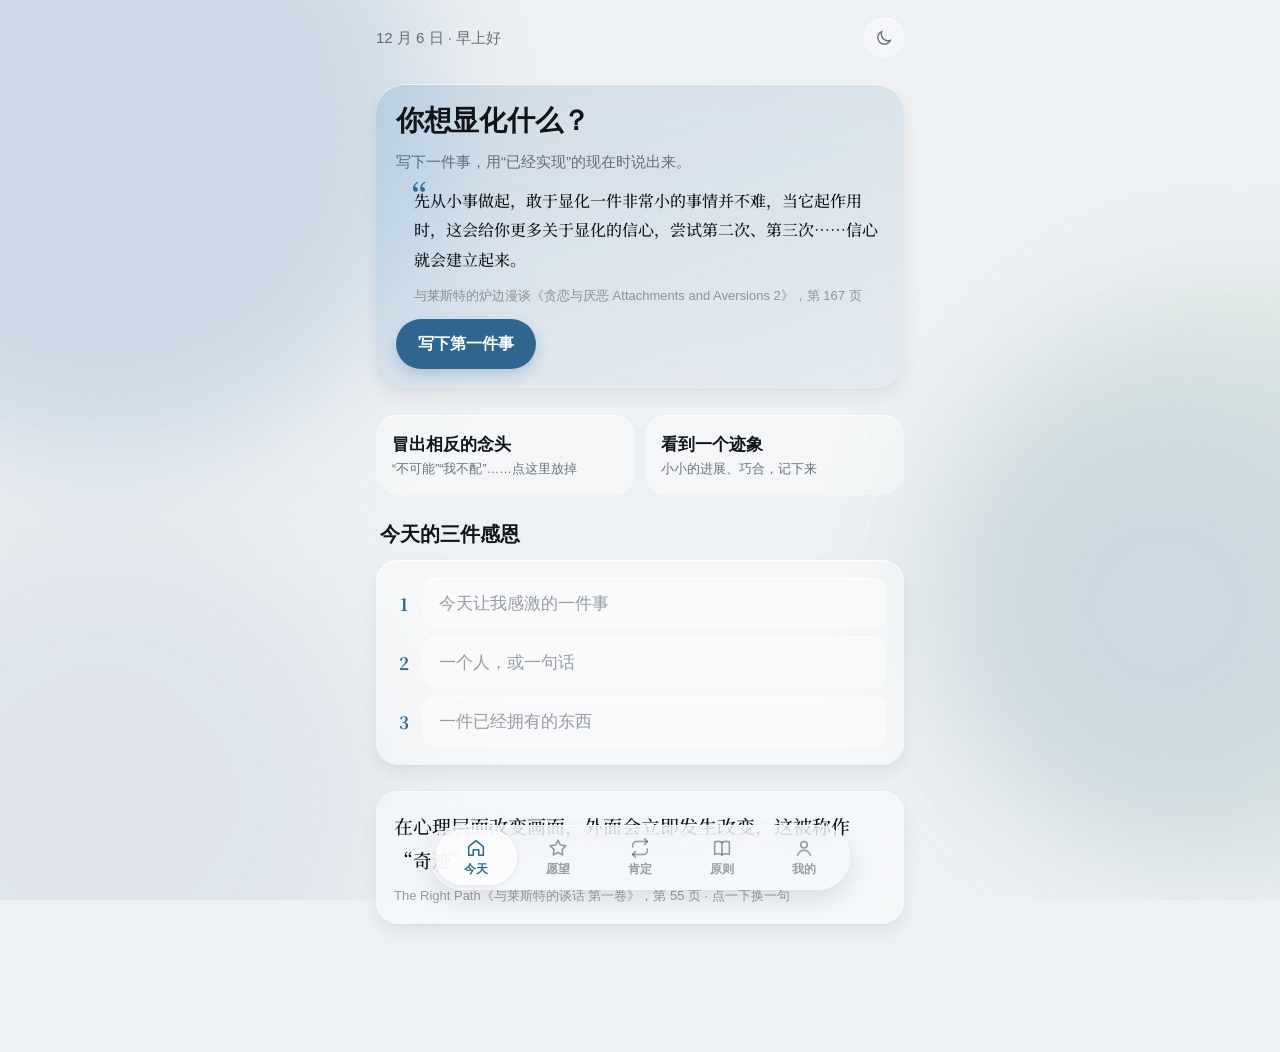
==== commit 2ac8e84c: "Combine release and manifest tools into one app with a mode switch; manifest mode recoloured to grey" ====
--- a/manifest-tool/index.html
+++ b/manifest-tool/index.html
@@ -19,27 +19,27 @@
 /* Layout: one phone column of frosted glass over a calm, slowly drifting warm-stone backdrop.
    The amber orb is the one bold visual: tap it to affirm, it carries every step of the practice. */
 :root{
-  --w0:#f1f0ec; --w1:#e4d6bb; --w2:#d3ddd3; --w3:#e9e0cf; --w4:#d9d6cc;
-  --g:rgba(255,255,255,.44); --g-2:rgba(255,255,255,.34); --g-strong:rgba(250,249,246,.66); --edge:rgba(255,255,255,.78); --edge-2:rgba(255,255,255,.35);
-  --gshadow:0 1px 1px rgba(0,0,0,.03),0 8px 16px rgba(70,55,25,.07); --blur:blur(24px) saturate(170%);
-  --label:#17140f; --label-2:rgba(60,55,45,.72); --label-3:rgba(60,55,45,.5); --fill:rgba(120,110,95,.13); --fill-2:rgba(120,110,95,.08);
-  --tint:#8a5d14; --tint-ink:#ffffff; --tint-fill:rgba(160,110,30,.13); --cell-solid:#ffffff;
+  --w0:#eef1f3; --w1:#c3d4e3; --w2:#d3e0dc; --w3:#dbe2ea; --w4:#cad7e1;
+  --g:rgba(255,255,255,.44); --g-2:rgba(255,255,255,.34); --g-strong:rgba(247,249,251,.66); --edge:rgba(255,255,255,.78); --edge-2:rgba(255,255,255,.35);
+  --gshadow:0 1px 1px rgba(0,0,0,.03),0 8px 16px rgba(25,45,70,.07); --blur:blur(24px) saturate(170%);
+  --label:#11151a; --label-2:rgba(55,62,72,.72); --label-3:rgba(55,62,72,.5); --fill:rgba(110,120,135,.13); --fill-2:rgba(110,120,135,.08);
+  --tint:#2f6690; --tint-ink:#ffffff; --tint-fill:rgba(47,102,144,.12); --cell-solid:#ffffff;
   --sans:-apple-system,BlinkMacSystemFont,"SF Pro Text","SF Pro Display","PingFang SC","Hiragino Sans GB","Noto Sans SC","Microsoft YaHei",sans-serif;
   --serif:"Noto Serif SC","Songti SC","STSong",serif;
   --spring:cubic-bezier(.32,1.25,.5,1); --ease:cubic-bezier(.22,1,.36,1); color-scheme:light;
 }
 @media (prefers-color-scheme: dark){:root:not([data-theme="light"]){
-  --w0:#070605; --w1:#3a2c14; --w2:#16261d; --w3:#2a2114; --w4:#1a1915;
-  --g:rgba(255,255,255,.075); --g-2:rgba(255,255,255,.06); --g-strong:rgba(20,18,15,.66); --edge:rgba(255,255,255,.15); --edge-2:rgba(255,255,255,.06);
+  --w0:#05070a; --w1:#132a40; --w2:#11231f; --w3:#161d28; --w4:#0f1d2b;
+  --g:rgba(255,255,255,.075); --g-2:rgba(255,255,255,.06); --g-strong:rgba(15,18,22,.66); --edge:rgba(255,255,255,.15); --edge-2:rgba(255,255,255,.06);
   --gshadow:0 1px 1px rgba(0,0,0,.3),0 8px 18px rgba(0,0,0,.35);
-  --label:#f6f2ea; --label-2:rgba(240,232,220,.66); --label-3:rgba(240,232,220,.42); --fill:rgba(160,150,135,.2); --fill-2:rgba(160,150,135,.12);
-  --tint:#e3b766; --tint-ink:#1c1405; --tint-fill:rgba(227,183,102,.15); --cell-solid:#26231e; color-scheme:dark}}
+  --label:#eef3f8; --label-2:rgba(225,235,245,.66); --label-3:rgba(225,235,245,.42); --fill:rgba(140,155,175,.2); --fill-2:rgba(140,155,175,.12);
+  --tint:#8fbbe6; --tint-ink:#06121e; --tint-fill:rgba(143,187,230,.15); --cell-solid:#1e232a; color-scheme:dark}}
 :root[data-theme="dark"]{
-  --w0:#070605; --w1:#3a2c14; --w2:#16261d; --w3:#2a2114; --w4:#1a1915;
-  --g:rgba(255,255,255,.075); --g-2:rgba(255,255,255,.06); --g-strong:rgba(20,18,15,.66); --edge:rgba(255,255,255,.15); --edge-2:rgba(255,255,255,.06);
+  --w0:#05070a; --w1:#132a40; --w2:#11231f; --w3:#161d28; --w4:#0f1d2b;
+  --g:rgba(255,255,255,.075); --g-2:rgba(255,255,255,.06); --g-strong:rgba(15,18,22,.66); --edge:rgba(255,255,255,.15); --edge-2:rgba(255,255,255,.06);
   --gshadow:0 1px 1px rgba(0,0,0,.3),0 8px 18px rgba(0,0,0,.35);
-  --label:#f6f2ea; --label-2:rgba(240,232,220,.66); --label-3:rgba(240,232,220,.42); --fill:rgba(160,150,135,.2); --fill-2:rgba(160,150,135,.12);
-  --tint:#e3b766; --tint-ink:#1c1405; --tint-fill:rgba(227,183,102,.15); --cell-solid:#26231e; color-scheme:dark}
+  --label:#eef3f8; --label-2:rgba(225,235,245,.66); --label-3:rgba(225,235,245,.42); --fill:rgba(140,155,175,.2); --fill-2:rgba(140,155,175,.12);
+  --tint:#8fbbe6; --tint-ink:#06121e; --tint-fill:rgba(143,187,230,.15); --cell-solid:#1e232a; color-scheme:dark}
 *{box-sizing:border-box}
 html{background:var(--w0)}
 body{margin:0;background:transparent;color:var(--label);font-family:var(--sans);font-size:17px;line-height:1.6;-webkit-font-smoothing:antialiased;-webkit-tap-highlight-color:transparent;-webkit-user-select:none;user-select:none}
@@ -69,12 +69,12 @@
 /* glass surfaces */
 .card,.list,.figs div,.meter,.tile,.fx-foot,.seg,.ping,.sheet{background:var(--g);-webkit-backdrop-filter:var(--blur);backdrop-filter:var(--blur);box-shadow:inset 0 1px 0 var(--edge),inset 0 0 0 .5px var(--edge-2),var(--gshadow)}
 .card{border-radius:22px;padding:18px}
-.focus{background:linear-gradient(160deg,rgba(176,124,40,.16),rgba(176,124,40,.05));border-radius:28px;padding:20px;display:flex;flex-direction:column;gap:12px;-webkit-backdrop-filter:var(--blur);backdrop-filter:var(--blur);box-shadow:inset 0 1px 0 var(--edge),var(--gshadow)}
+.focus{background:linear-gradient(160deg,rgba(47,102,144,.14),rgba(47,102,144,.04));border-radius:28px;padding:20px;display:flex;flex-direction:column;gap:12px;-webkit-backdrop-filter:var(--blur);backdrop-filter:var(--blur);box-shadow:inset 0 1px 0 var(--edge),var(--gshadow)}
 .focus .stmt{font-family:var(--serif);font-weight:700;font-size:23px;line-height:1.55}
 .btn,.chip,.iconbtn,input[type=text],textarea,.qa{background:var(--g-2);box-shadow:inset 0 1px 0 var(--edge),inset 0 0 0 .5px var(--edge-2)}
 .btn{display:inline-flex;align-items:center;justify-content:center;gap:8px;min-height:50px;padding:0 22px;border-radius:999px;font-size:16px;font-weight:600}
 .btn.solid{background:var(--label);color:var(--w0);box-shadow:0 6px 14px rgba(0,0,0,.14)}
-.btn.acc{background:var(--tint);color:var(--tint-ink);box-shadow:0 6px 14px rgba(140,95,20,.25)}
+.btn.acc{background:var(--tint);color:var(--tint-ink);box-shadow:0 6px 14px rgba(47,102,144,.25)}
 .btn.sm{min-height:36px;padding:0 15px;font-size:14px}
 .btn:disabled{opacity:.3}
 .iconbtn{width:40px;height:40px;border-radius:50%;display:grid;place-items:center;color:var(--label-2);flex:none}
@@ -100,8 +100,8 @@
 .orbbtn{width:min(54vw,210px);aspect-ratio:1;position:relative;display:grid;place-items:center;border-radius:50%}
 .orb3d{position:absolute;inset:0;display:block}
 .orbgl{position:absolute;inset:-6%;width:112%;height:112%;display:block}
-.orbfb{position:absolute;inset:0;border-radius:50%;background:radial-gradient(circle at 34% 28%,rgba(255,255,255,.9),rgba(255,255,255,0) 40%),radial-gradient(circle at 50% 62%,#d8a95a,#8a5d14 74%)}
-.orbbtn .lbl{position:relative;font-weight:700;font-size:19px;color:#fff;text-shadow:0 1px 3px rgba(60,35,0,.35);text-align:center;line-height:1.35;pointer-events:none}
+.orbfb{position:absolute;inset:0;border-radius:50%;background:radial-gradient(circle at 34% 28%,rgba(255,255,255,.9),rgba(255,255,255,0) 40%),radial-gradient(circle at 50% 62%,#7fa9d2,#2f5f88 74%)}
+.orbbtn .lbl{position:relative;font-weight:700;font-size:19px;color:#fff;text-shadow:0 1px 3px rgba(10,30,55,.35);text-align:center;line-height:1.35;pointer-events:none}
 .orbbtn .lbl small{display:block;font-size:12.5px;font-weight:500;opacity:.95}
 .count{font-weight:800;font-size:30px;font-variant-numeric:tabular-nums;letter-spacing:-.01em;display:inline-block}
 .qa-row{display:grid;grid-template-columns:repeat(2,minmax(0,1fr));gap:10px}
@@ -165,7 +165,7 @@
 .big-stmt{font-family:var(--serif);font-weight:700;font-size:26px;line-height:1.6;text-align:center}
 .ring{width:64px;height:64px}
 .ring circle{fill:none;stroke-width:5;stroke-linecap:round}
-.note{border-radius:20px;padding:14px 16px;background:linear-gradient(160deg,rgba(176,124,40,.14),rgba(176,124,40,.05));font-size:14.5px;line-height:1.7;box-shadow:inset 0 1px 0 var(--edge)}
+.note{border-radius:20px;padding:14px 16px;background:linear-gradient(160deg,rgba(47,102,144,.13),rgba(47,102,144,.04));font-size:14.5px;line-height:1.7;box-shadow:inset 0 1px 0 var(--edge)}
 .scrim{position:fixed;inset:0;z-index:50;background:rgba(0,0,0,.22);animation:fade .25s both}
 @keyframes fade{from{opacity:0}}
 .sheet{position:fixed;left:0;right:0;bottom:0;z-index:51;max-height:88vh;overflow:auto;border-radius:26px 26px 0 0;background:var(--g-strong);-webkit-backdrop-filter:blur(40px) saturate(160%);backdrop-filter:blur(40px) saturate(160%);
@@ -175,9 +175,9 @@
 @media (min-width:640px){.sheet{left:50%;right:auto;width:560px;margin-left:-280px;bottom:20px;border-radius:26px}}
 .hapt{position:absolute;width:1px;height:1px;opacity:0;pointer-events:none;overflow:hidden}
 /* motion */
-.wave{position:fixed;border-radius:50%;pointer-events:none;z-index:45;box-shadow:inset 0 0 0 2px #d8a95a;transform:translate(-50%,-50%) scale(.7);opacity:.9;animation:ripple 1.4s var(--ease) forwards}
+.wave{position:fixed;border-radius:50%;pointer-events:none;z-index:45;box-shadow:inset 0 0 0 2px #7fa9d2;transform:translate(-50%,-50%) scale(.7);opacity:.9;animation:ripple 1.4s var(--ease) forwards}
 @keyframes ripple{to{transform:translate(-50%,-50%) scale(2.1);opacity:0}}
-.mote{position:fixed;border-radius:50%;background:#e2b56a;pointer-events:none;z-index:45;animation:mote var(--d,1.6s) cubic-bezier(.2,.7,.3,1) forwards}
+.mote{position:fixed;border-radius:50%;background:#9cc0e2;pointer-events:none;z-index:45;animation:mote var(--d,1.6s) cubic-bezier(.2,.7,.3,1) forwards}
 @keyframes mote{from{transform:translate(-50%,-50%);opacity:.9}to{transform:translate(calc(-50% + var(--x)),calc(-50% - var(--y))) scale(.3);opacity:0}}
 .plus{position:fixed;z-index:45;font-weight:800;font-size:18px;color:var(--tint);pointer-events:none;animation:plus .9s var(--ease) forwards}
 @keyframes plus{from{transform:translate(-50%,0);opacity:1}to{transform:translate(-50%,-38px);opacity:0}}
@@ -269,11 +269,11 @@
 void main(){vec2 p=v/(s*.9);p.x/=1.+q;p.y/=1.-q*.9;float r=length(p);float A=1.-smoothstep(1.-aa,1.,r);if(A<=0.)discard;
   float z=sqrt(max(0.,1.-r*r));vec3 N=normalize(vec3(p,z));vec2 fp=p*1.5+vec2(t*.04,-t*.05);float f=fbm(fp+fbm(fp*1.3+t*(.03+e*.25))*1.6+e*.6);
   N=normalize(N+vec3((f-.5)*.22*(.5+e),(fbm(fp.yx+3.1)-.5)*.22*(.5+e),0.));
-  vec3 deep=mix(vec3(.42,.27,.08),vec3(.50,.33,.10),dk),mid=mix(vec3(.80,.60,.30),vec3(.86,.66,.34),dk),lite=mix(vec3(.99,.93,.80),vec3(.98,.90,.74),dk);
+  vec3 deep=mix(vec3(.13,.29,.46),vec3(.16,.34,.55),dk),mid=mix(vec3(.42,.63,.83),vec3(.48,.70,.92),dk),lite=mix(vec3(.88,.94,.99),vec3(.84,.93,1.),dk);
   float g=clamp(p.y*.55+.5+(f-.5)*.7,0.,1.);vec3 base=mix(deep,mid,smoothstep(0.,.55,g));base=mix(base,lite,smoothstep(.55,1.,g)*.75);
   vec3 Ld=normalize(vec3(L,1.1));float dif=.62+.38*max(dot(N,Ld),0.);vec3 H=normalize(Ld+vec3(0.,0.,1.));
   float sp=pow(max(dot(N,H),0.),70.)*.55+pow(max(dot(N,H),0.),9.)*.12;float fr=pow(1.-z,2.6);
-  vec3 col=base*dif+vec3(1.)*sp+vec3(1.,.95,.82)*fr*.5;col+=vec3(1.,.9,.7)*pow(clamp(-p.y*.9+.1,0.,1.),3.)*.18*(1.-z*.4);col+=vec3(1.)*smoothstep(.985,1.,r)*.25;
+  vec3 col=base*dif+vec3(1.)*sp+vec3(.86,.94,1.)*fr*.5;col+=vec3(.8,.9,1.)*pow(clamp(-p.y*.9+.1,0.,1.),3.)*.18*(1.-z*.4);col+=vec3(1.)*smoothstep(.985,1.,r)*.25;
   gl_FragColor=vec4(col*A*al,A*al);}`;
 const ORBS=new Set();let orbRAF=0,orbLast=0;
 function makeOrb(host){const fb=()=>{const sp=document.createElement('span');sp.className='orbfb';host.appendChild(sp);return null};
@@ -413,7 +413,7 @@
 /* ---------- guided practice (full screen) ---------- */
 let P=null;const PN=['放下想要','看见它','已经完成','相反的念头','放手'];
 function openPractice(){const f=focus();if(!f)return;P={f,step:1,dir:1,rel:0,opp:new Set(),orel:0,grat:'',vis:0};
-  $('#layer').innerHTML=`<div class="fx" id="fx" role="dialog" aria-label="显化练习"><div class="fx-top"><button class="iconbtn" id="px" aria-label="关闭">${icon('close')}</button><div class="segs" id="psegs"></div><span class="cap" id="pname" style="width:4.5em;text-align:right"></span></div><div class="fx-body" id="pbody"></div><div class="fx-foot" id="pfoot"></div></div>`;
+  $('#layer').innerHTML=`<div class="fx" id="fx" role="dialog" aria-label="显化练习"><div class="fx-top"><button class="iconbtn" id="px" aria-label="关闭">${icon('close')}</button><div class="segs" id="psegs"></div><span class="cap" id="pname" style="min-width:5.5em;text-align:right;white-space:nowrap"></span></div><div class="fx-body" id="pbody"></div><div class="fx-foot" id="pfoot"></div></div>`;
   $('#px').onclick=closePractice;paintP()}
 function closePractice(){const fx=$('#fx');clearInterval(P&&P.timer);P=null;if(fx&&!CALM){fx.classList.add('out');setTimeout(()=>{$('#layer').innerHTML='';render()},260)}else{$('#layer').innerHTML='';render()}}
 function pgo(s){P.dir=s>=P.step?1:-1;P.step=s;clearInterval(P.timer);paintP()}
